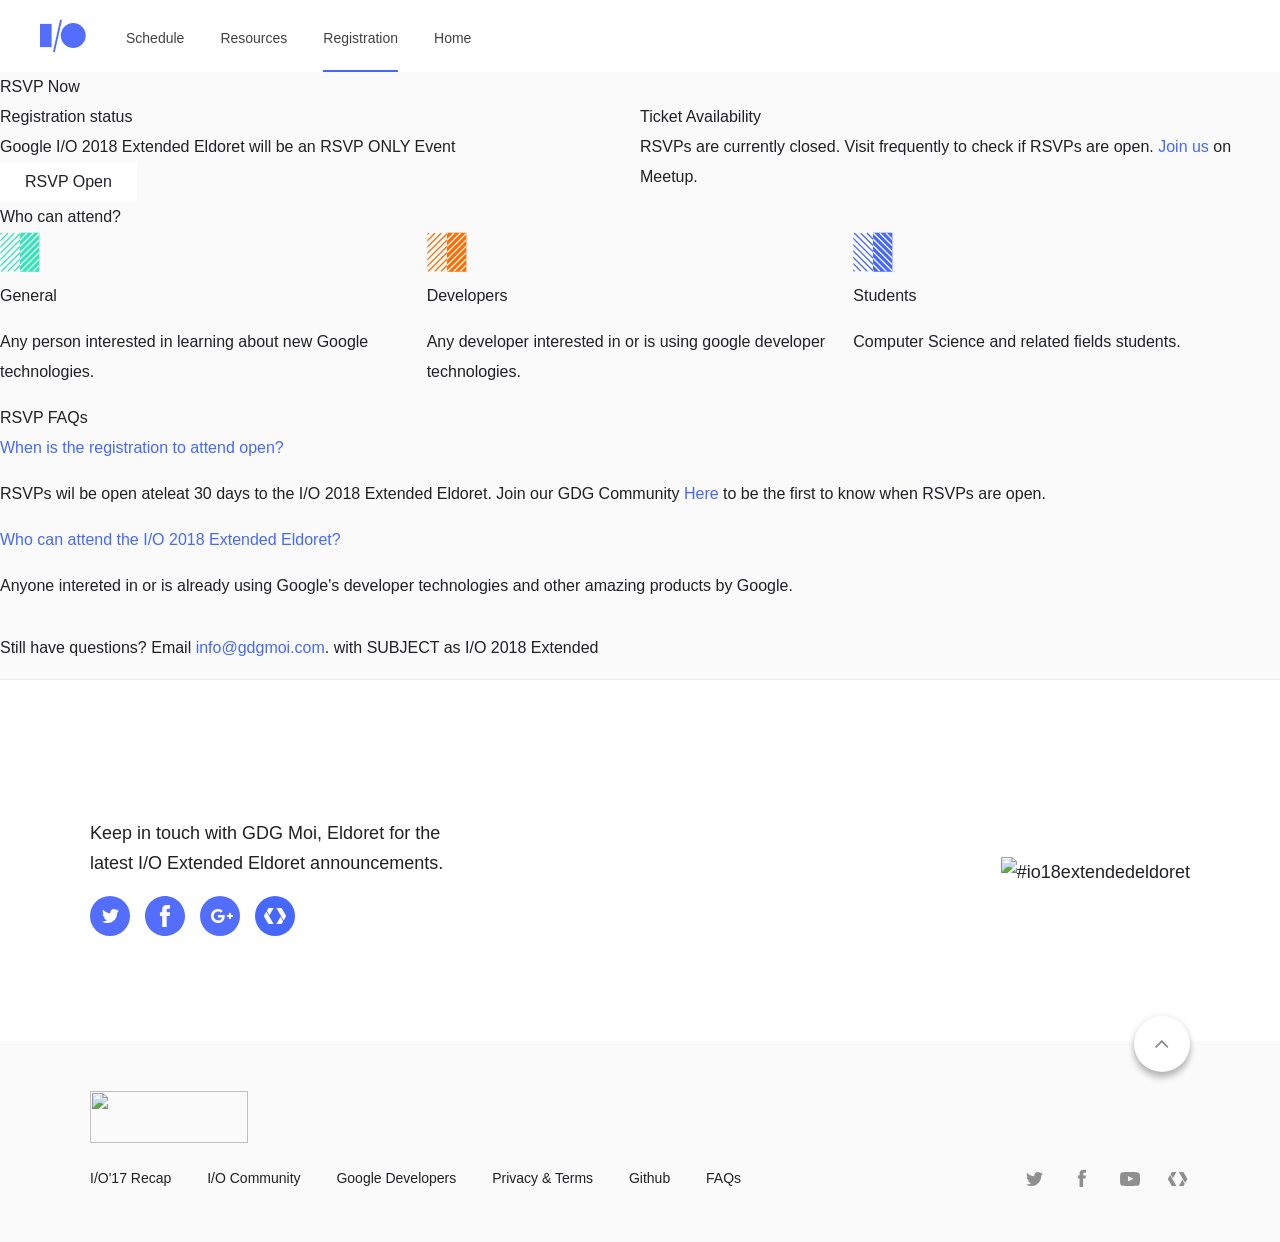
==== registration/index.html @ 4a560e3d "io-add-content-add io-add-content-add" ====
<!doctype html>
<html lang="en" itemscope itemtype="http://schema.org/Event" class="registration">
<head>
    <script>
        window.dataLayer = window.dataLayer || [];
        function gtag(){dataLayer.push(arguments);}
        gtag('js', new Date());
      
        gtag('config', 'UA-115500153-1');
      </script> 
  <meta charset="utf-8">
  <meta content="IE=Edge" http-equiv="X-UA-Compatible">
  <meta name="viewport" content="width=device-width,initial-scale=1,maximum-scale=1,user-scalable=0">
  <link rel="manifest" href="../manifest.json">
  <meta name="theme-color" content="#6284F3">
  <title>Registration – Google I/O 2018 Extended Eldoret</title>
  <meta itemprop="name" content="Google I/O EXtended 2018 Extended">
  <meta itemprop="description" content="I/O Extended events help developers from around the world take part in the I/O experience. I/O Extended 2018 Eldoret will be no exception.">
  <meta itemprop="startDate" content="2018-05-26">
  <meta itemprop="endDate" content="2018-05-26">
  <meta itemprop="url" content="https://io.gdgmoi.com/resources">
  <meta itemprop="location" content="Moi University, Eldoret, Kenya">
  <meta property="og:url" content="https://io.gdgmoi.com/resources">
  <meta property="og:type" content="Event">
  <meta property="og:image" content="https://storage.googleapis.com/io-2018.appspot.com/v1/io-social-banner.png">
  <meta property="og:title" content="Google I/O EXtended 2018 Extended">
  <meta property="og:site_name" content="Google I/O EXtended 2018 Extended">
  <meta name="description" content="I/O Extended events help developers from around the world take part in the I/O experience. I/O Extended 2018 Eldoret will be no exception.">
  <meta property="og:description" content="I/O Extended events help developers from around the world take part in the I/O experience. I/O Extended 2018 Eldoret will be no exception.">
  <link href="https://fonts.googleapis.com/icon?family=Material+Icons|Google+Sans:400,500|Roboto:400,500" rel="stylesheet">
<link rel="stylesheet" href="../static/css/main.min.css">
  <link rel="stylesheet" href="../static/css/registration.min.css">
<meta name="google-site-verification" content="j-mH2xoHnxrJhQIEUgIH7V8b23Z4TUC1eIYOPx0QTC8" />

<link rel="shortcut icon" href="../favicon/ioextended18eldoret.png" type="image/png"/>

</head>
<body id="top" data-ping-api="io2015-data.appspot.com/_ah/api/discovery/v1/apis/ping/v1/rest" data-userdata-api="io2015-data.appspot.com/_ah/api/discovery/v1/apis/userdata/v1/rest" data-registration-api="io2015-data.appspot.com/_ah/api/discovery/v1/apis/registration/v1/rest" data-firebase-project="gweb-io2017" data-firebase-api="AIzaSyD-_B5QWEie62J0hNe2sth-Gm1ezMwWlpw" data-firebase-sender="755839215930" data-sessions="https://storage.googleapis.com/io-2018.appspot.com/v1/data/">


<header class="header " data-scroll-header>
  <div class="header__content">
    <div class="header__logo">
      <a href="../" data-g-event-category="header:nav" data-g-event-action="click" data-g-event-label="home">
<svg width="46" height="33" viewBox="0 0 46 33" xmlns="http://www.w3.org/2000/svg"><g id="nav-io-phase-01" fill="none" fill-rule="evenodd" transform="translate(-62 -17)"><g id="ic-io-logo-indigo" transform="translate(62 17)" fill="#536DFE"><g id="io-logo"><polygon id="Fill-1" points="0 27.6131665 11.6101901 27.6131665 11.6101901 4.41459344 0 4.41459344"/><polygon id="Fill-2" points="20.1618317 2.15798668e-05 12.9722085 32.3443582 14.7781521 32.7494123 21.9677754 0.405075688"/><path d="M33.2533553,3.45297298 C26.3665842,3.45297298 20.7835806,9.06222787 20.7835806,15.9813807 C20.7835806,22.9009651 26.3665842,28.5100042 33.2533553,28.5100042 C40.140556,28.5100042 45.7233447,22.9009651 45.7233447,15.9813807 C45.7233447,9.06222787 40.140556,3.45297298 33.2533553,3.45297298" id="Fill-3"/></g></g></g></svg>      </a>
    </div>
    <div class="header__links">
      <div class="header__hamburger" aria-label="menu" role=button tabindex="0">
<svg height="24" viewBox="0 0 24 24" width="24" xmlns="http://www.w3.org/2000/svg"><path d="M0 0h24v24H0z" fill="none"/><path d="M3 18h18v-2H3v2zm0-5h18v-2H3v2zm0-7v2h18V6H3z"/></svg>      </div>
      <nav class="header__nav header__nav--desktop" role="navigation">
          <div class="header__nav__item ">
              <a href="../schedule" data-g-event-category="header:nav" data-g-event-action="click" data-g-event-label="schedule">Schedule</a>
            </div>
            <div class="header__nav__item ">
              <a href="../resources" data-g-event-category="header:nav" data-g-event-action="click" data-g-event-label="attending">Resources</a>
            </div>
            
            <div class="header__nav__item header__nav__item--active">
              <a href="../registration" data-g-event-category="header:nav" data-g-event-action="click" data-g-event-label="registration">Registration</a>
            </div>
      
            <div class="header__nav__item ">
                <a href="../" data-g-event-category="header:nav" data-g-event-action="click" data-g-event-label="home">Home</a>
              </div>
      </nav>
    </div>
    <div class="header__spacer"></div>


  </div>
  <div class="header__spacer">

  </div>
</header>
<div class="header__nav header__nav--mobile">
    <div class="header__nav__content">
        <div class="header__nav__logo">
          <a href="../" data-g-event-category="header:nav" data-g-event-action="click" data-g-event-label="home">
    <svg width="46" height="33" viewBox="0 0 46 33" xmlns="http://www.w3.org/2000/svg"><g id="nav-io-phase-01" fill="none" fill-rule="evenodd" transform="translate(-62 -17)"><g id="ic-io-logo-indigo" transform="translate(62 17)" fill="#536DFE"><g id="io-logo"><polygon id="Fill-1" points="0 27.6131665 11.6101901 27.6131665 11.6101901 4.41459344 0 4.41459344"/><polygon id="Fill-2" points="20.1618317 2.15798668e-05 12.9722085 32.3443582 14.7781521 32.7494123 21.9677754 0.405075688"/><path d="M33.2533553,3.45297298 C26.3665842,3.45297298 20.7835806,9.06222787 20.7835806,15.9813807 C20.7835806,22.9009651 26.3665842,28.5100042 33.2533553,28.5100042 C40.140556,28.5100042 45.7233447,22.9009651 45.7233447,15.9813807 C45.7233447,9.06222787 40.140556,3.45297298 33.2533553,3.45297298" id="Fill-3"/></g></g></g></svg>      </a>
        </div>
        <nav class="header__nav header__nav--desktop" role="navigation">
          <div class="header__nav__item ">
              <a href="../schedule" data-g-event-category="header:nav" data-g-event-action="click" data-g-event-label="schedule">Schedule</a>
            </div>
            <div class="header__nav__item ">
              <a href="../resources" data-g-event-category="header:nav" data-g-event-action="click" data-g-event-label="attending">Resources</a>
            </div>
            
            <div class="header__nav__item header__nav__item--active">
              <a href="../registration" data-g-event-category="header:nav" data-g-event-action="click" data-g-event-label="registration">Registration</a>
            </div>
      
            <div class="header__nav__item ">
                <a href="../" data-g-event-category="header:nav" data-g-event-action="click" data-g-event-label="home">Home</a>
              </div>
      </nav>
        <div class="header__nav__details">
            <div role="presentation">June 30, 2018</div>
            <div role="presentation">Moi University, <br>Main Campus, Eldoret</div>
          </div>
      </div>
</div>
      <main role="main"> 
  <!-- <div class="hero__content">
    <div class="grid">
      <div class="grid__item grid__item--12-cols grid__item--12-cols--gt-md">
        <div class="hero__main">
            <div class="hero__body">
              Registration is:<br> <span>Open for invitees</span>
            </div>
          <div class="hero__ctas">
            <div class="hero__ctas__cta">
              <a
                class="button"
                href="https://events.withgoogle.com/io2018/registrations/new/"
                data-g-on="click"
                target="_blank"
                rel="noopener"
                data-g-event-category="Hero : Registration"
                data-g-event-action="click"
                data-g-event-label="Register"
              >Register</a>
            </div>
          </div>
        </div>
      </div>
    </div>
  </div> -->
</div>


<div class="cols cols--purple cols--has-svg">

   
  <div class="cols__content">
    
    <div class="cols__title" aria-level="2" role="heading">
      RSVP Now
    </div>
    <!-- <div class="cols__body">
      Google I/O 2018 Extended Eldoret will be an RSVP ONLY Evewnt. <a target="_blank" rel="noopener" href="https://www.meetup.com/GDG-Moi-University/events/248085150/">here</a>.

    </div> -->
    <div class="grid grid--2-cols--gt-md">
      <div class="grid__item ">
          <aside class="cols__callout">
            <div class="cols__callout__row">
              <div class="cols__callout__row__content">
                <div class="cols__callout__title" aria-level="2" role="heading">Registration status</div>
                <div class="cols__callout__body"> Google I/O 2018 Extended Eldoret will be an RSVP ONLY&nbsp;Event</div>
                  <div class="cols__ctas">
                    <div class="cols__cta">
                      <a
                        class="button"
                        href="https://www.meetup.com/GDG-Moi-University/events/248085150/"
                        aria-label="Get Ticket"
                        target="_blank"
                        rel="noopener"
                        data-g-on="click"
                        data-g-event-category="Callout : Registration"
                        data-g-event-action="click"
                        data-g-event-label="View Ticket"
                        >RSVP Open</a>
                    </div>
                  </div>
              </div>
            </div>
          </aside>
      </div>
      <div class="grid__item ">
          <aside class="cols__callout">
            <div class="cols__callout__row">
              <div class="cols__callout__row__content">
                <div class="cols__callout__title" aria-level="2" role="heading">Ticket Availability</div>
                <div class="cols__callout__body">

                  RSVPs are currently closed. Visit frequently to check if RSVPs are open. 
                  
                  <a href="https://www.meetup.com/GDG-Moi-University">Join us</a> on Meetup.
</div>
              </div>
            </div>
          </aside>
      </div>
    </div>
  </div>
</div>


<div class="cols ">
  <div class="cols__content">
    <div class="cols__title" aria-level="2" role="heading">
      Who can attend?
    </div>
    <div class="grid grid--3-cols--gt-md">
      <div class="grid__item ">
          <aside class="cols__callout">
            <div class="cols__callout__row">
                <div class="cols__callout__image"><svg width="40" height="40" viewBox="0 0 40 40" xmlns="http://www.w3.org/2000/svg" xmlns:xlink="http://www.w3.org/1999/xlink"><defs><polygon id="path-1" points="0.313432836 0.231044776 14.795791 0.231044776 14.795791 39.3098507 0.313432836 39.3098507"/><polygon id="path-3" points="0.313432836 0.231044776 21.1284179 0.231044776 21.1284179 39.3098507 0.313432836 39.3098507"/><polygon id="path-5" points="0.313432836 0.231044776 27.4616418 0.231044776 27.4616418 39.3098507 0.313432836 39.3098507"/><polygon id="path-7" points="0.313432836 0.231044776 33.7947761 0.231044776 33.7947761 39.3098507 0.313432836 39.3098507"/><polygon id="path-9" points="0.257552239 0.231044776 38.7958209 0.231044776 38.7958209 39.3098507 0.257552239 39.3098507"/><polygon id="path-11" points="0.0230746269 0.501313433 32.2286567 0.501313433 32.2286567 33.3397015 0.0230746269 33.3397015"/><polygon id="path-13" points="0.386089552 0.267223881 26.2585075 0.267223881 26.2585075 26.7725373 0.386089552 26.7725373"/><polygon id="path-15" points="0.15161194 0.0328358209 19.6913433 0.0328358209 19.6913433 20.2053731 0.15161194 20.2053731"/><polygon id="path-17" points="0.514597015 0.395761194 13.721194 0.395761194 13.721194 14.2352239 0.514597015 14.2352239"/><polygon id="path-19" points="0.28041791 0.161671642 7.15402985 0.161671642 7.15402985 7.6680597 0.28041791 7.6680597"/><polygon id="path-21" points="0.313432836 0.231044776 8.46271642 0.231044776 8.46271642 33.0700299 0.313432836 33.0700299"/><polygon id="path-23" points="0.313432836 0.231044776 2.12976119 0.231044776 2.12976119 26.737194 0.313432836 26.737194"/><polygon id="path-25" points="0.265671642 0.231044776 14.150209 0.231044776 14.150209 39.3098507 0.265671642 39.3098507"/><polygon id="path-27" points="0.265671642 0.231044776 19.6913433 0.231044776 19.6913433 39.3098507 0.265671642 39.3098507"/><polygon id="path-29" points="0.265671642 0.231044776 19.6913433 0.231044776 19.6913433 39.3098507 0.265671642 39.3098507"/><polygon id="path-31" points="0.265671642 0.231044776 19.6913433 0.231044776 19.6913433 39.3098507 0.265671642 39.3098507"/><polygon id="path-33" points="0.265671642 0.231044776 19.6913433 0.231044776 19.6913433 39.3098507 0.265671642 39.3098507"/><polygon id="path-35" points="0.572119403 0.501313433 13.721194 0.501313433 13.721194 33.3397015 0.572119403 33.3397015"/><polygon id="path-37" points="0.337731343 0.267223881 7.15402985 0.267223881 7.15402985 26.7725373 0.337731343 26.7725373"/><polygon id="path-39" points="0.103701493 0.0328358209 0.586865672 0.0328358209 0.586865672 20.2053731 0.103701493 20.2053731"/><polygon id="path-41" points="0.265671642 0.231044776 7.81758209 0.231044776 7.81758209 33.0700299 0.265671642 33.0700299"/><polygon id="path-43" points="0.265671642 0.231044776 1.48450746 0.231044776 1.48450746 26.737194 0.265671642 26.737194"/></defs><g id="Registration-Phase1" fill="none" fill-rule="evenodd" transform="translate(-170 -1506)"><g id="Group-5" transform="translate(0 604)"><g id="Page-1" transform="translate(170 902)"><polygon id="Fill-1" fill="#31E7B6" points="19.9671642 39.7682985 39.3928358 39.7682985 39.3928358 0.689492537 19.9671642 0.689492537"/><g id="Group-38" transform="translate(0 .458)"><g id="Group-4"><mask id="mask-2" fill="#fff"><use xlink:href="#path-1"/></mask><path d="M14.162209,0.138686567 C14.0004179,0.138686567 13.8380299,0.200776119 13.7144478,0.323761194 L-24.2921194,38.3219701 C-24.5392836,38.5691343 -24.5392836,38.9697313 -24.2921194,39.2174925 C-24.0449552,39.4646567 -23.6437612,39.4646567 -23.396597,39.2174925 L14.6099701,1.2198806 C14.8577313,0.972119403 14.8577313,0.571522388 14.6099701,0.324358209 C14.4863881,0.200776119 14.324,0.138686567 14.162209,0.138686567" id="Fill-2" fill="#31E7B6" mask="url(#mask-2)"/></g><g id="Group-7"><mask id="mask-4" fill="#fff"><use xlink:href="#path-3"/></mask><path d="M20.4952836,0.138686567 C20.3334925,0.138686567 20.1711045,0.200776119 20.0475224,0.323761194 L-17.9590448,38.3219701 C-18.206209,38.5691343 -18.206209,38.9697313 -17.9590448,39.2174925 C-17.7118806,39.4646567 -17.3106866,39.4646567 -17.0635224,39.2174925 L20.9430448,1.2198806 C21.190209,0.972119403 21.190209,0.571522388 20.9430448,0.324358209 C20.8188657,0.200776119 20.6570746,0.138686567 20.4952836,0.138686567" id="Fill-5" fill="#31E7B6" mask="url(#mask-4)"/></g><g id="Group-10"><mask id="mask-6" fill="#fff"><use xlink:href="#path-5"/></mask><path d="M26.8280597,0.138686567 C26.6662687,0.138686567 26.5044776,0.200776119 26.3802985,0.323761194 L-11.6262687,38.3219701 C-11.8734328,38.5691343 -11.8734328,38.9697313 -11.6262687,39.2174925 C-11.3785075,39.4646567 -10.9779104,39.4646567 -10.7307463,39.2174925 L27.2758209,1.2198806 C27.5235821,0.972119403 27.5235821,0.571522388 27.2758209,0.324358209 C27.1522388,0.200776119 26.9898507,0.138686567 26.8280597,0.138686567" id="Fill-8" fill="#31E7B6" mask="url(#mask-6)"/></g><g id="Group-13"><mask id="mask-8" fill="#fff"><use xlink:href="#path-7"/></mask><path d="M33.161194,0.138686567 C32.999403,0.138686567 32.8370149,0.200776119 32.7134328,0.323761194 L-5.29313433,38.3219701 C-5.54029851,38.5691343 -5.54029851,38.9697313 -5.29313433,39.2174925 C-5.04597015,39.4646567 -4.64477612,39.4646567 -4.39761194,39.2174925 L33.6089552,1.2198806 C33.8567164,0.972119403 33.8567164,0.571522388 33.6089552,0.324358209 C33.4853731,0.200776119 33.3229851,0.138686567 33.161194,0.138686567" id="Fill-11" fill="#31E7B6" mask="url(#mask-8)"/></g><g id="Group-16" transform="translate(.597)"><mask id="mask-10" fill="#fff"><use xlink:href="#path-9"/></mask><path d="M38.8972537,0.138686567 C38.7354627,0.138686567 38.5730746,0.200776119 38.4494925,0.323761194 L0.442925373,38.3219701 C0.195761194,38.5691343 0.195761194,38.9697313 0.442925373,39.2174925 C0.690089552,39.4646567 1.09128358,39.4646567 1.33844776,39.2174925 L39.3450149,1.2198806 C39.5921791,0.972119403 39.5921791,0.571522388 39.3450149,0.324358209 C39.2208358,0.200776119 39.0590448,0.138686567 38.8972537,0.138686567" id="Fill-14" fill="#31E7B6" mask="url(#mask-10)"/></g><g id="Group-19" transform="translate(7.164 5.97)"><mask id="mask-12" fill="#fff"><use xlink:href="#path-11"/></mask><path d="M32.3300896,0.501313433 C32.1682985,0.501313433 32.0059104,0.563402985 31.8823284,0.686985075 L0.208895522,32.3514627 C-0.0388656716,32.5992239 -0.0388656716,32.9998209 0.208895522,33.2475821 C0.456059701,33.4947463 0.856656716,33.4947463 1.10441791,33.2475821 L32.7778507,1.58250746 C33.0250149,1.33534328 33.0250149,0.934149254 32.7778507,0.686985075 C32.6536716,0.563402985 32.4918806,0.501313433 32.3300896,0.501313433" id="Fill-17" fill="#31E7B6" mask="url(#mask-12)"/></g><g id="Group-22" transform="translate(13.134 12.537)"><mask id="mask-14" fill="#fff"><use xlink:href="#path-13"/></mask><path d="M26.3511642,0.267223881 C26.1893731,0.267223881 26.0269851,0.329313433 25.903403,0.452895522 L0.571462687,25.7848358 C0.324298507,26.032 0.324298507,26.433194 0.571462687,26.6803582 C0.818626866,26.9275224 1.2198209,26.9275224 1.46698507,26.6803582 L26.7989254,1.34841791 C27.0460896,1.10065672 27.0460896,0.700059701 26.7989254,0.452895522 C26.6753433,0.329313433 26.5129552,0.267223881 26.3511642,0.267223881" id="Fill-20" fill="#31E7B6" mask="url(#mask-14)"/></g><g id="Group-25" transform="translate(19.701 19.104)"><mask id="mask-16" fill="#fff"><use xlink:href="#path-15"/></mask><path d="M19.784,0.0328358209 C19.622209,0.0328358209 19.4598209,0.0949253731 19.3362388,0.218507463 L0.337432836,19.2173134 C0.0896716418,19.4644776 0.0896716418,19.8656716 0.337432836,20.1128358 C0.584597015,20.36 0.98519403,20.36 1.23295522,20.1128358 L20.2317612,1.11402985 C20.4789254,0.866865672 20.4789254,0.465671642 20.2317612,0.218507463 C20.1081791,0.0949253731 19.945791,0.0328358209 19.784,0.0328358209" id="Fill-23" fill="#31E7B6" mask="url(#mask-16)"/></g><g id="Group-28" transform="translate(25.672 25.075)"><mask id="mask-18" fill="#fff"><use xlink:href="#path-17"/></mask><path d="M13.8138507,0.395761194 C13.6520597,0.395761194 13.4896716,0.457850746 13.3660896,0.581432836 L0.70041791,13.2471045 C0.452656716,13.4942687 0.452656716,13.8954627 0.70041791,14.1426269 C0.94758209,14.389791 1.3481791,14.389791 1.5959403,14.1426269 L14.2616119,1.47695522 C14.5087761,1.22919403 14.5087761,0.828597015 14.2616119,0.581432836 C14.1380299,0.457850746 13.9756418,0.395761194 13.8138507,0.395761194" id="Fill-26" fill="#31E7B6" mask="url(#mask-18)"/></g><g id="Group-31" transform="translate(32.239 31.642)"><mask id="mask-20" fill="#fff"><use xlink:href="#path-19"/></mask><path d="M7.24668657,0.161671642 C7.08489552,0.161671642 6.92250746,0.223761194 6.79892537,0.347343284 L0.465791045,6.6798806 C0.218626866,6.92764179 0.218626866,7.32823881 0.465791045,7.57540299 C0.713552239,7.82316418 1.11414925,7.82316418 1.36131343,7.57540299 L7.69444776,1.24286567 C7.94161194,0.995104478 7.94161194,0.594507463 7.69444776,0.347343284 C7.57086567,0.223761194 7.40847761,0.161671642 7.24668657,0.161671642" id="Fill-29" fill="#31E7B6" mask="url(#mask-20)"/></g><g id="Group-34"><mask id="mask-22" fill="#fff"><use xlink:href="#path-21"/></mask><path d="M7.82913433,0.138686567 C7.66734328,0.138686567 7.50555224,0.200776119 7.38137313,0.323761194 L-24.2920597,31.9888358 C-24.5392239,32.236 -24.5392239,32.637194 -24.2920597,32.8843582 C-24.0448955,33.1321194 -23.6437015,33.1315224 -23.3965373,32.8849552 L8.27689552,1.2198806 C8.52465672,0.972119403 8.52465672,0.571522388 8.27689552,0.324358209 C8.15331343,0.200776119 7.99092537,0.138686567 7.82913433,0.138686567" id="Fill-32" fill="#31E7B6" mask="url(#mask-22)"/></g><g id="Group-37"><mask id="mask-24" fill="#fff"><use xlink:href="#path-23"/></mask><path d="M1.4961791,0.138686567 C1.33438806,0.138686567 1.172,0.200776119 1.04841791,0.323761194 L-24.2918806,25.6557015 C-24.5396418,25.9034627 -24.5396418,26.3040597 -24.2918806,26.5518209 C-24.0453134,26.7989851 -23.6441194,26.7989851 -23.3963582,26.5518209 L1.9439403,1.2198806 C2.19170149,0.972119403 2.19170149,0.571522388 1.9439403,0.324358209 C1.82035821,0.200776119 1.65797015,0.138686567 1.4961791,0.138686567" id="Fill-35" fill="#31E7B6" mask="url(#mask-24)"/></g></g><g id="Group-78" transform="translate(19.701 .458)"><g id="Group-41"><mask id="mask-26" fill="#fff"><use xlink:href="#path-25"/></mask><path d="M13.5170746,0.138686567 C13.3552836,0.138686567 13.1928955,0.200776119 13.0693134,0.323761194 L-24.9372537,38.3219701 C-25.1844179,38.5691343 -25.1844179,38.9697313 -24.9372537,39.2174925 C-24.6900896,39.4646567 -24.2888955,39.4646567 -24.0417313,39.2174925 L13.9648358,1.2198806 C14.212,0.972119403 14.212,0.571522388 13.9648358,0.324358209 C13.8406567,0.200776119 13.6788657,0.138686567 13.5170746,0.138686567" id="Fill-39" fill="#FFF" mask="url(#mask-26)"/></g><g id="Group-44"><mask id="mask-28" fill="#fff"><use xlink:href="#path-27"/></mask><path d="M19.8499104,0.138686567 C19.6881194,0.138686567 19.5263284,0.200776119 19.4021493,0.323761194 L-18.6044179,38.3219701 C-18.8515821,38.5691343 -18.8515821,38.9697313 -18.6044179,39.2174925 C-18.3566567,39.4646567 -17.9560597,39.4646567 -17.7088955,39.2174925 L20.2976716,1.2198806 C20.5454328,0.972119403 20.5454328,0.571522388 20.2976716,0.324358209 C20.1740896,0.200776119 20.0117015,0.138686567 19.8499104,0.138686567" id="Fill-42" fill="#FFF" mask="url(#mask-28)"/></g><g id="Group-47"><mask id="mask-30" fill="#fff"><use xlink:href="#path-29"/></mask><path d="M26.1829851,0.138686567 C26.021194,0.138686567 25.858806,0.200776119 25.7352239,0.323761194 L-12.2713433,38.3219701 C-12.5185075,38.5691343 -12.5185075,38.9697313 -12.2713433,39.2174925 C-12.0241791,39.4646567 -11.6229851,39.4646567 -11.3758209,39.2174925 L26.6307463,1.2198806 C26.8785075,0.972119403 26.8785075,0.571522388 26.6307463,0.324358209 C26.5071642,0.200776119 26.3447761,0.138686567 26.1829851,0.138686567" id="Fill-45" fill="#FFF" mask="url(#mask-30)"/></g><g id="Group-50"><mask id="mask-32" fill="#fff"><use xlink:href="#path-31"/></mask><path d="M32.5160597,0.138686567 C32.3542687,0.138686567 32.1918806,0.200776119 32.0682985,0.323761194 L-5.93826866,38.3219701 C-6.18602985,38.5691343 -6.18602985,38.9697313 -5.93826866,39.2174925 C-5.69110448,39.4646567 -5.29050746,39.4646567 -5.04274627,39.2174925 L32.9638209,1.2198806 C33.2109851,0.972119403 33.2109851,0.571522388 32.9638209,0.324358209 C32.8396418,0.200776119 32.6778507,0.138686567 32.5160597,0.138686567" id="Fill-48" fill="#FFF" mask="url(#mask-32)"/></g><g id="Group-53"><mask id="mask-34" fill="#fff"><use xlink:href="#path-33"/></mask><path d="M38.8488358,0.138686567 C38.6870448,0.138686567 38.5246567,0.200776119 38.4010746,0.323761194 L0.394507463,38.3219701 C0.147343284,38.5691343 0.147343284,38.9697313 0.394507463,39.2174925 C0.641671642,39.4646567 1.04286567,39.4646567 1.29002985,39.2174925 L39.296597,1.2198806 C39.5443582,0.972119403 39.5443582,0.571522388 39.296597,0.324358209 C39.1730149,0.200776119 39.0106269,0.138686567 38.8488358,0.138686567" id="Fill-51" fill="#FFF" mask="url(#mask-34)"/></g><g id="Group-56" transform="translate(5.97 5.97)"><mask id="mask-36" fill="#fff"><use xlink:href="#path-35"/></mask><path d="M32.8786866,0.501313433 C32.7168955,0.501313433 32.5545075,0.563402985 32.4309254,0.686985075 L0.757492537,32.3514627 C0.510328358,32.5992239 0.510328358,32.9998209 0.757492537,33.2475821 C1.00465672,33.4947463 1.40585075,33.4947463 1.65301493,33.2475821 L33.3264478,1.58250746 C33.574209,1.33534328 33.574209,0.934149254 33.3264478,0.686985075 C33.2028657,0.563402985 33.0404776,0.501313433 32.8786866,0.501313433" id="Fill-54" fill="#FFF" mask="url(#mask-36)"/></g><g id="Group-59" transform="translate(12.537 12.537)"><mask id="mask-38" fill="#fff"><use xlink:href="#path-37"/></mask><path d="M26.302806,0.267223881 C26.1410149,0.267223881 25.9792239,0.329313433 25.8550448,0.452895522 L0.523104478,25.7848358 C0.275940299,26.032 0.275940299,26.433194 0.523104478,26.6803582 C0.770865672,26.9275224 1.17146269,26.9275224 1.41862687,26.6803582 L26.7505672,1.34841791 C26.9983284,1.10065672 26.9983284,0.700059701 26.7505672,0.452895522 C26.6269851,0.329313433 26.464597,0.267223881 26.302806,0.267223881" id="Fill-57" fill="#FFF" mask="url(#mask-38)"/></g><g id="Group-62" transform="translate(19.104 19.104)"><mask id="mask-40" fill="#fff"><use xlink:href="#path-39"/></mask><path d="M19.7356418,0.0328358209 C19.5738507,0.0328358209 19.4120597,0.0949253731 19.2878806,0.218507463 L0.289074627,19.2173134 C0.0419104478,19.4644776 0.0419104478,19.8656716 0.289074627,20.1128358 C0.536238806,20.36 0.937432836,20.36 1.18459701,20.1128358 L20.183403,1.11402985 C20.4311642,0.866865672 20.4311642,0.465671642 20.183403,0.218507463 C20.0598209,0.0949253731 19.8974328,0.0328358209 19.7356418,0.0328358209" id="Fill-60" fill="#FFF" mask="url(#mask-40)"/></g><g id="Group-71"><mask id="mask-42" fill="#fff"><use xlink:href="#path-41"/></mask><path d="M7.184,0.138686567 C7.02220896,0.138686567 6.8598209,0.200776119 6.73623881,0.323761194 L-24.937194,31.9888358 C-25.1849552,32.236 -25.1849552,32.637194 -24.937194,32.8843582 C-24.6900299,33.1321194 -24.2894328,33.1315224 -24.0416716,32.8849552 L7.63176119,1.2198806 C7.87952239,0.972119403 7.87952239,0.571522388 7.63176119,0.324358209 C7.5081791,0.200776119 7.34579104,0.138686567 7.184,0.138686567" id="Fill-69" fill="#FFF" mask="url(#mask-42)"/></g><g id="Group-74"><mask id="mask-44" fill="#fff"><use xlink:href="#path-43"/></mask><path d="M0.850925373,0.138686567 C0.689134328,0.138686567 0.527343284,0.200776119 0.403164179,0.323761194 L-24.9371343,25.6557015 C-25.1848955,25.9034627 -25.1848955,26.3040597 -24.9371343,26.5518209 C-24.6905672,26.7989851 -24.2893731,26.7989851 -24.0416119,26.5518209 L1.29868657,1.2198806 C1.54644776,0.972119403 1.54644776,0.571522388 1.29868657,0.324358209 C1.17510448,0.200776119 1.01271642,0.138686567 0.850925373,0.138686567" id="Fill-72" fill="#FFF" mask="url(#mask-44)"/></g></g></g></g></g></svg></div>
              <div class="cols__callout__row__content">
                <div class="cols__callout__title" aria-level="2" role="heading">General</div>
                <div class="cols__callout__body"><p>Any person interested in learning about new Google technologies.</p>
</div>
              </div>
            </div>
          </aside>
      </div>
      <div class="grid__item ">
          <aside class="cols__callout">
            <div class="cols__callout__row">
                <div class="cols__callout__image"><svg width="40" height="40" viewBox="0 0 40 40" xmlns="http://www.w3.org/2000/svg" xmlns:xlink="http://www.w3.org/1999/xlink"><defs><polygon id="path-1" points="0.313432836 0.231044776 14.795791 0.231044776 14.795791 39.3098507 0.313432836 39.3098507"/><polygon id="path-3" points="0.313432836 0.231044776 21.1284179 0.231044776 21.1284179 39.3098507 0.313432836 39.3098507"/><polygon id="path-5" points="0.313432836 0.231044776 27.4616418 0.231044776 27.4616418 39.3098507 0.313432836 39.3098507"/><polygon id="path-7" points="0.313432836 0.231044776 33.7947761 0.231044776 33.7947761 39.3098507 0.313432836 39.3098507"/><polygon id="path-9" points="0.257552239 0.231044776 38.7958209 0.231044776 38.7958209 39.3098507 0.257552239 39.3098507"/><polygon id="path-11" points="0.0230746269 0.501313433 32.2286567 0.501313433 32.2286567 33.3397015 0.0230746269 33.3397015"/><polygon id="path-13" points="0.386089552 0.267223881 26.2585075 0.267223881 26.2585075 26.7725373 0.386089552 26.7725373"/><polygon id="path-15" points="0.15161194 0.0328358209 19.6913433 0.0328358209 19.6913433 20.2053731 0.15161194 20.2053731"/><polygon id="path-17" points="0.514597015 0.395761194 13.721194 0.395761194 13.721194 14.2352239 0.514597015 14.2352239"/><polygon id="path-19" points="0.28041791 0.161671642 7.15402985 0.161671642 7.15402985 7.6680597 0.28041791 7.6680597"/><polygon id="path-21" points="0.313432836 0.231044776 8.46271642 0.231044776 8.46271642 33.0700299 0.313432836 33.0700299"/><polygon id="path-23" points="0.313432836 0.231044776 2.12976119 0.231044776 2.12976119 26.737194 0.313432836 26.737194"/><polygon id="path-25" points="0.265671642 0.231044776 14.150209 0.231044776 14.150209 39.3098507 0.265671642 39.3098507"/><polygon id="path-27" points="0.265671642 0.231044776 19.6913433 0.231044776 19.6913433 39.3098507 0.265671642 39.3098507"/><polygon id="path-29" points="0.265671642 0.231044776 19.6913433 0.231044776 19.6913433 39.3098507 0.265671642 39.3098507"/><polygon id="path-31" points="0.265671642 0.231044776 19.6913433 0.231044776 19.6913433 39.3098507 0.265671642 39.3098507"/><polygon id="path-33" points="0.265671642 0.231044776 19.6913433 0.231044776 19.6913433 39.3098507 0.265671642 39.3098507"/><polygon id="path-35" points="0.572119403 0.501313433 13.721194 0.501313433 13.721194 33.3397015 0.572119403 33.3397015"/><polygon id="path-37" points="0.337731343 0.267223881 7.15402985 0.267223881 7.15402985 26.7725373 0.337731343 26.7725373"/><polygon id="path-39" points="0.103701493 0.0328358209 0.586865672 0.0328358209 0.586865672 20.2053731 0.103701493 20.2053731"/><polygon id="path-41" points="0.265671642 0.231044776 7.81758209 0.231044776 7.81758209 33.0700299 0.265671642 33.0700299"/><polygon id="path-43" points="0.265671642 0.231044776 1.48450746 0.231044776 1.48450746 26.737194 0.265671642 26.737194"/></defs><g id="Registration-Phase1b" fill="none" fill-rule="evenodd" transform="translate(-544 -1178)"><g id="Page-1" transform="translate(544 1178)"><polygon id="Fill-1" fill="#FF6C00" points="19.9671642 39.7682985 39.3928358 39.7682985 39.3928358 0.689492537 19.9671642 0.689492537"/><g id="Group-38" transform="translate(0 .458)"><g id="Group-4"><mask id="mask-2" fill="#fff"><use xlink:href="#path-1"/></mask><path d="M14.162209,0.138686567 C14.0004179,0.138686567 13.8380299,0.200776119 13.7144478,0.323761194 L-24.2921194,38.3219701 C-24.5392836,38.5691343 -24.5392836,38.9697313 -24.2921194,39.2174925 C-24.0449552,39.4646567 -23.6437612,39.4646567 -23.396597,39.2174925 L14.6099701,1.2198806 C14.8577313,0.972119403 14.8577313,0.571522388 14.6099701,0.324358209 C14.4863881,0.200776119 14.324,0.138686567 14.162209,0.138686567" id="Fill-2" fill="#FF6C00" mask="url(#mask-2)"/></g><g id="Group-7"><mask id="mask-4" fill="#fff"><use xlink:href="#path-3"/></mask><path d="M20.4952836,0.138686567 C20.3334925,0.138686567 20.1711045,0.200776119 20.0475224,0.323761194 L-17.9590448,38.3219701 C-18.206209,38.5691343 -18.206209,38.9697313 -17.9590448,39.2174925 C-17.7118806,39.4646567 -17.3106866,39.4646567 -17.0635224,39.2174925 L20.9430448,1.2198806 C21.190209,0.972119403 21.190209,0.571522388 20.9430448,0.324358209 C20.8188657,0.200776119 20.6570746,0.138686567 20.4952836,0.138686567" id="Fill-5" fill="#FF6C00" mask="url(#mask-4)"/></g><g id="Group-10"><mask id="mask-6" fill="#fff"><use xlink:href="#path-5"/></mask><path d="M26.8280597,0.138686567 C26.6662687,0.138686567 26.5044776,0.200776119 26.3802985,0.323761194 L-11.6262687,38.3219701 C-11.8734328,38.5691343 -11.8734328,38.9697313 -11.6262687,39.2174925 C-11.3785075,39.4646567 -10.9779104,39.4646567 -10.7307463,39.2174925 L27.2758209,1.2198806 C27.5235821,0.972119403 27.5235821,0.571522388 27.2758209,0.324358209 C27.1522388,0.200776119 26.9898507,0.138686567 26.8280597,0.138686567" id="Fill-8" fill="#FF6C00" mask="url(#mask-6)"/></g><g id="Group-13"><mask id="mask-8" fill="#fff"><use xlink:href="#path-7"/></mask><path d="M33.161194,0.138686567 C32.999403,0.138686567 32.8370149,0.200776119 32.7134328,0.323761194 L-5.29313433,38.3219701 C-5.54029851,38.5691343 -5.54029851,38.9697313 -5.29313433,39.2174925 C-5.04597015,39.4646567 -4.64477612,39.4646567 -4.39761194,39.2174925 L33.6089552,1.2198806 C33.8567164,0.972119403 33.8567164,0.571522388 33.6089552,0.324358209 C33.4853731,0.200776119 33.3229851,0.138686567 33.161194,0.138686567" id="Fill-11" fill="#FF6C00" mask="url(#mask-8)"/></g><g id="Group-16" transform="translate(.597)"><mask id="mask-10" fill="#fff"><use xlink:href="#path-9"/></mask><path d="M38.8972537,0.138686567 C38.7354627,0.138686567 38.5730746,0.200776119 38.4494925,0.323761194 L0.442925373,38.3219701 C0.195761194,38.5691343 0.195761194,38.9697313 0.442925373,39.2174925 C0.690089552,39.4646567 1.09128358,39.4646567 1.33844776,39.2174925 L39.3450149,1.2198806 C39.5921791,0.972119403 39.5921791,0.571522388 39.3450149,0.324358209 C39.2208358,0.200776119 39.0590448,0.138686567 38.8972537,0.138686567" id="Fill-14" fill="#FF6C00" mask="url(#mask-10)"/></g><g id="Group-19" transform="translate(7.164 5.97)"><mask id="mask-12" fill="#fff"><use xlink:href="#path-11"/></mask><path d="M32.3300896,0.501313433 C32.1682985,0.501313433 32.0059104,0.563402985 31.8823284,0.686985075 L0.208895522,32.3514627 C-0.0388656716,32.5992239 -0.0388656716,32.9998209 0.208895522,33.2475821 C0.456059701,33.4947463 0.856656716,33.4947463 1.10441791,33.2475821 L32.7778507,1.58250746 C33.0250149,1.33534328 33.0250149,0.934149254 32.7778507,0.686985075 C32.6536716,0.563402985 32.4918806,0.501313433 32.3300896,0.501313433" id="Fill-17" fill="#FF6C00" mask="url(#mask-12)"/></g><g id="Group-22" transform="translate(13.134 12.537)"><mask id="mask-14" fill="#fff"><use xlink:href="#path-13"/></mask><path d="M26.3511642,0.267223881 C26.1893731,0.267223881 26.0269851,0.329313433 25.903403,0.452895522 L0.571462687,25.7848358 C0.324298507,26.032 0.324298507,26.433194 0.571462687,26.6803582 C0.818626866,26.9275224 1.2198209,26.9275224 1.46698507,26.6803582 L26.7989254,1.34841791 C27.0460896,1.10065672 27.0460896,0.700059701 26.7989254,0.452895522 C26.6753433,0.329313433 26.5129552,0.267223881 26.3511642,0.267223881" id="Fill-20" fill="#FF6C00" mask="url(#mask-14)"/></g><g id="Group-25" transform="translate(19.701 19.104)"><mask id="mask-16" fill="#fff"><use xlink:href="#path-15"/></mask><path d="M19.784,0.0328358209 C19.622209,0.0328358209 19.4598209,0.0949253731 19.3362388,0.218507463 L0.337432836,19.2173134 C0.0896716418,19.4644776 0.0896716418,19.8656716 0.337432836,20.1128358 C0.584597015,20.36 0.98519403,20.36 1.23295522,20.1128358 L20.2317612,1.11402985 C20.4789254,0.866865672 20.4789254,0.465671642 20.2317612,0.218507463 C20.1081791,0.0949253731 19.945791,0.0328358209 19.784,0.0328358209" id="Fill-23" fill="#FF6C00" mask="url(#mask-16)"/></g><g id="Group-28" transform="translate(25.672 25.075)"><mask id="mask-18" fill="#fff"><use xlink:href="#path-17"/></mask><path d="M13.8138507,0.395761194 C13.6520597,0.395761194 13.4896716,0.457850746 13.3660896,0.581432836 L0.70041791,13.2471045 C0.452656716,13.4942687 0.452656716,13.8954627 0.70041791,14.1426269 C0.94758209,14.389791 1.3481791,14.389791 1.5959403,14.1426269 L14.2616119,1.47695522 C14.5087761,1.22919403 14.5087761,0.828597015 14.2616119,0.581432836 C14.1380299,0.457850746 13.9756418,0.395761194 13.8138507,0.395761194" id="Fill-26" fill="#FF6C00" mask="url(#mask-18)"/></g><g id="Group-31" transform="translate(32.239 31.642)"><mask id="mask-20" fill="#fff"><use xlink:href="#path-19"/></mask><path d="M7.24668657,0.161671642 C7.08489552,0.161671642 6.92250746,0.223761194 6.79892537,0.347343284 L0.465791045,6.6798806 C0.218626866,6.92764179 0.218626866,7.32823881 0.465791045,7.57540299 C0.713552239,7.82316418 1.11414925,7.82316418 1.36131343,7.57540299 L7.69444776,1.24286567 C7.94161194,0.995104478 7.94161194,0.594507463 7.69444776,0.347343284 C7.57086567,0.223761194 7.40847761,0.161671642 7.24668657,0.161671642" id="Fill-29" fill="#FF6C00" mask="url(#mask-20)"/></g><g id="Group-34"><mask id="mask-22" fill="#fff"><use xlink:href="#path-21"/></mask><path d="M7.82913433,0.138686567 C7.66734328,0.138686567 7.50555224,0.200776119 7.38137313,0.323761194 L-24.2920597,31.9888358 C-24.5392239,32.236 -24.5392239,32.637194 -24.2920597,32.8843582 C-24.0448955,33.1321194 -23.6437015,33.1315224 -23.3965373,32.8849552 L8.27689552,1.2198806 C8.52465672,0.972119403 8.52465672,0.571522388 8.27689552,0.324358209 C8.15331343,0.200776119 7.99092537,0.138686567 7.82913433,0.138686567" id="Fill-32" fill="#FF6C00" mask="url(#mask-22)"/></g><g id="Group-37"><mask id="mask-24" fill="#fff"><use xlink:href="#path-23"/></mask><path d="M1.4961791,0.138686567 C1.33438806,0.138686567 1.172,0.200776119 1.04841791,0.323761194 L-24.2918806,25.6557015 C-24.5396418,25.9034627 -24.5396418,26.3040597 -24.2918806,26.5518209 C-24.0453134,26.7989851 -23.6441194,26.7989851 -23.3963582,26.5518209 L1.9439403,1.2198806 C2.19170149,0.972119403 2.19170149,0.571522388 1.9439403,0.324358209 C1.82035821,0.200776119 1.65797015,0.138686567 1.4961791,0.138686567" id="Fill-35" fill="#FF6C00" mask="url(#mask-24)"/></g></g><g id="Group-78" transform="translate(19.701 .458)"><g id="Group-41"><mask id="mask-26" fill="#fff"><use xlink:href="#path-25"/></mask><path d="M13.5170746,0.138686567 C13.3552836,0.138686567 13.1928955,0.200776119 13.0693134,0.323761194 L-24.9372537,38.3219701 C-25.1844179,38.5691343 -25.1844179,38.9697313 -24.9372537,39.2174925 C-24.6900896,39.4646567 -24.2888955,39.4646567 -24.0417313,39.2174925 L13.9648358,1.2198806 C14.212,0.972119403 14.212,0.571522388 13.9648358,0.324358209 C13.8406567,0.200776119 13.6788657,0.138686567 13.5170746,0.138686567" id="Fill-39" fill="#FFF" mask="url(#mask-26)"/></g><g id="Group-44"><mask id="mask-28" fill="#fff"><use xlink:href="#path-27"/></mask><path d="M19.8499104,0.138686567 C19.6881194,0.138686567 19.5263284,0.200776119 19.4021493,0.323761194 L-18.6044179,38.3219701 C-18.8515821,38.5691343 -18.8515821,38.9697313 -18.6044179,39.2174925 C-18.3566567,39.4646567 -17.9560597,39.4646567 -17.7088955,39.2174925 L20.2976716,1.2198806 C20.5454328,0.972119403 20.5454328,0.571522388 20.2976716,0.324358209 C20.1740896,0.200776119 20.0117015,0.138686567 19.8499104,0.138686567" id="Fill-42" fill="#FFF" mask="url(#mask-28)"/></g><g id="Group-47"><mask id="mask-30" fill="#fff"><use xlink:href="#path-29"/></mask><path d="M26.1829851,0.138686567 C26.021194,0.138686567 25.858806,0.200776119 25.7352239,0.323761194 L-12.2713433,38.3219701 C-12.5185075,38.5691343 -12.5185075,38.9697313 -12.2713433,39.2174925 C-12.0241791,39.4646567 -11.6229851,39.4646567 -11.3758209,39.2174925 L26.6307463,1.2198806 C26.8785075,0.972119403 26.8785075,0.571522388 26.6307463,0.324358209 C26.5071642,0.200776119 26.3447761,0.138686567 26.1829851,0.138686567" id="Fill-45" fill="#FFF" mask="url(#mask-30)"/></g><g id="Group-50"><mask id="mask-32" fill="#fff"><use xlink:href="#path-31"/></mask><path d="M32.5160597,0.138686567 C32.3542687,0.138686567 32.1918806,0.200776119 32.0682985,0.323761194 L-5.93826866,38.3219701 C-6.18602985,38.5691343 -6.18602985,38.9697313 -5.93826866,39.2174925 C-5.69110448,39.4646567 -5.29050746,39.4646567 -5.04274627,39.2174925 L32.9638209,1.2198806 C33.2109851,0.972119403 33.2109851,0.571522388 32.9638209,0.324358209 C32.8396418,0.200776119 32.6778507,0.138686567 32.5160597,0.138686567" id="Fill-48" fill="#FFF" mask="url(#mask-32)"/></g><g id="Group-53"><mask id="mask-34" fill="#fff"><use xlink:href="#path-33"/></mask><path d="M38.8488358,0.138686567 C38.6870448,0.138686567 38.5246567,0.200776119 38.4010746,0.323761194 L0.394507463,38.3219701 C0.147343284,38.5691343 0.147343284,38.9697313 0.394507463,39.2174925 C0.641671642,39.4646567 1.04286567,39.4646567 1.29002985,39.2174925 L39.296597,1.2198806 C39.5443582,0.972119403 39.5443582,0.571522388 39.296597,0.324358209 C39.1730149,0.200776119 39.0106269,0.138686567 38.8488358,0.138686567" id="Fill-51" fill="#FFF" mask="url(#mask-34)"/></g><g id="Group-56" transform="translate(5.97 5.97)"><mask id="mask-36" fill="#fff"><use xlink:href="#path-35"/></mask><path d="M32.8786866,0.501313433 C32.7168955,0.501313433 32.5545075,0.563402985 32.4309254,0.686985075 L0.757492537,32.3514627 C0.510328358,32.5992239 0.510328358,32.9998209 0.757492537,33.2475821 C1.00465672,33.4947463 1.40585075,33.4947463 1.65301493,33.2475821 L33.3264478,1.58250746 C33.574209,1.33534328 33.574209,0.934149254 33.3264478,0.686985075 C33.2028657,0.563402985 33.0404776,0.501313433 32.8786866,0.501313433" id="Fill-54" fill="#FFF" mask="url(#mask-36)"/></g><g id="Group-59" transform="translate(12.537 12.537)"><mask id="mask-38" fill="#fff"><use xlink:href="#path-37"/></mask><path d="M26.302806,0.267223881 C26.1410149,0.267223881 25.9792239,0.329313433 25.8550448,0.452895522 L0.523104478,25.7848358 C0.275940299,26.032 0.275940299,26.433194 0.523104478,26.6803582 C0.770865672,26.9275224 1.17146269,26.9275224 1.41862687,26.6803582 L26.7505672,1.34841791 C26.9983284,1.10065672 26.9983284,0.700059701 26.7505672,0.452895522 C26.6269851,0.329313433 26.464597,0.267223881 26.302806,0.267223881" id="Fill-57" fill="#FFF" mask="url(#mask-38)"/></g><g id="Group-62" transform="translate(19.104 19.104)"><mask id="mask-40" fill="#fff"><use xlink:href="#path-39"/></mask><path d="M19.7356418,0.0328358209 C19.5738507,0.0328358209 19.4120597,0.0949253731 19.2878806,0.218507463 L0.289074627,19.2173134 C0.0419104478,19.4644776 0.0419104478,19.8656716 0.289074627,20.1128358 C0.536238806,20.36 0.937432836,20.36 1.18459701,20.1128358 L20.183403,1.11402985 C20.4311642,0.866865672 20.4311642,0.465671642 20.183403,0.218507463 C20.0598209,0.0949253731 19.8974328,0.0328358209 19.7356418,0.0328358209" id="Fill-60" fill="#FFF" mask="url(#mask-40)"/></g><g id="Group-71"><mask id="mask-42" fill="#fff"><use xlink:href="#path-41"/></mask><path d="M7.184,0.138686567 C7.02220896,0.138686567 6.8598209,0.200776119 6.73623881,0.323761194 L-24.937194,31.9888358 C-25.1849552,32.236 -25.1849552,32.637194 -24.937194,32.8843582 C-24.6900299,33.1321194 -24.2894328,33.1315224 -24.0416716,32.8849552 L7.63176119,1.2198806 C7.87952239,0.972119403 7.87952239,0.571522388 7.63176119,0.324358209 C7.5081791,0.200776119 7.34579104,0.138686567 7.184,0.138686567" id="Fill-69" fill="#FFF" mask="url(#mask-42)"/></g><g id="Group-74"><mask id="mask-44" fill="#fff"><use xlink:href="#path-43"/></mask><path d="M0.850925373,0.138686567 C0.689134328,0.138686567 0.527343284,0.200776119 0.403164179,0.323761194 L-24.9371343,25.6557015 C-25.1848955,25.9034627 -25.1848955,26.3040597 -24.9371343,26.5518209 C-24.6905672,26.7989851 -24.2893731,26.7989851 -24.0416119,26.5518209 L1.29868657,1.2198806 C1.54644776,0.972119403 1.54644776,0.571522388 1.29868657,0.324358209 C1.17510448,0.200776119 1.01271642,0.138686567 0.850925373,0.138686567" id="Fill-72" fill="#FFF" mask="url(#mask-44)"/></g></g></g></g></svg></div>
              <div class="cols__callout__row__content">
                <div class="cols__callout__title" aria-level="2" role="heading">Developers</div>
                <div class="cols__callout__body"><p>Any developer interested in or is using google developer technologies.</p>
</div>
              </div>
            </div>
          </aside>
      </div>
      <div class="grid__item ">
          <aside class="cols__callout">
            <div class="cols__callout__row">
                <div class="cols__callout__image"><svg width="40" height="40" viewBox="0 0 40 40" xmlns="http://www.w3.org/2000/svg" xmlns:xlink="http://www.w3.org/1999/xlink"><defs><polygon id="path-1" points="0.313432836 0.231044776 14.795791 0.231044776 14.795791 39.3098507 0.313432836 39.3098507"/><polygon id="path-3" points="0.313432836 0.231044776 21.1284179 0.231044776 21.1284179 39.3098507 0.313432836 39.3098507"/><polygon id="path-5" points="0.313432836 0.231044776 27.4616418 0.231044776 27.4616418 39.3098507 0.313432836 39.3098507"/><polygon id="path-7" points="0.313432836 0.231044776 33.7947761 0.231044776 33.7947761 39.3098507 0.313432836 39.3098507"/><polygon id="path-9" points="0.257552239 0.231044776 38.7958209 0.231044776 38.7958209 39.3098507 0.257552239 39.3098507"/><polygon id="path-11" points="0.0230746269 0.231044776 32.2286567 0.231044776 32.2286567 33.0701493 0.0230746269 33.0701493"/><polygon id="path-13" points="0.386089552 0.231044776 26.2585075 0.231044776 26.2585075 26.7370746 0.386089552 26.7370746"/><polygon id="path-15" points="0.15161194 0.231044776 19.6913433 0.231044776 19.6913433 20.404 0.15161194 20.404"/><polygon id="path-17" points="0.514597015 0.231044776 13.721194 0.231044776 13.721194 14.0711642 0.514597015 14.0711642"/><polygon id="path-19" points="0.28041791 0.231044776 7.15402985 0.231044776 7.15402985 7.73808955 0.28041791 7.73808955"/><polygon id="path-21" points="0.313432836 0.501208888 8.46271642 0.501208888 8.46271642 33.3397015 0.313432836 33.3397015"/><polygon id="path-23" points="0.313432836 0.267104478 2.12976119 0.267104478 2.12976119 26.7725373 0.313432836 26.7725373"/><polygon id="path-25" points="0.265671642 0.231044776 14.150209 0.231044776 14.150209 39.3098507 0.265671642 39.3098507"/><polygon id="path-27" points="0.265671642 0.231044776 19.6913433 0.231044776 19.6913433 39.3098507 0.265671642 39.3098507"/><polygon id="path-29" points="0.265671642 0.231044776 19.6913433 0.231044776 19.6913433 39.3098507 0.265671642 39.3098507"/><polygon id="path-31" points="0.265671642 0.231044776 19.6913433 0.231044776 19.6913433 39.3098507 0.265671642 39.3098507"/><polygon id="path-33" points="0.265671642 0.231044776 19.6913433 0.231044776 19.6913433 39.3098507 0.265671642 39.3098507"/><polygon id="path-35" points="0.572119403 0.231044776 13.721194 0.231044776 13.721194 33.0701493 0.572119403 33.0701493"/><polygon id="path-37" points="0.337731343 0.231044776 7.15402985 0.231044776 7.15402985 26.7370746 0.337731343 26.7370746"/><polygon id="path-39" points="0.103701493 0.231044776 0.586865672 0.231044776 0.586865672 20.404 0.103701493 20.404"/><polygon id="path-41" points="0.265671642 0.501208888 7.81758209 0.501208888 7.81758209 33.3397015 0.265671642 33.3397015"/><polygon id="path-43" points="0.265671642 0.267104478 1.48450746 0.267104478 1.48450746 26.7725373 0.265671642 26.7725373"/></defs><g id="Registration-Phase1" fill="none" fill-rule="evenodd" transform="translate(-732 -1508)"><g id="Group-5" transform="translate(0 604)"><g id="Page-1" transform="translate(732 904)"><polygon id="Fill-1" fill="#4768FD" points="19.9671642 39.7682985 39.3928358 39.7682985 39.3928358 0.689492537 19.9671642 0.689492537"/><g id="Group-38" transform="translate(0 .458)"><g id="Group-4"><mask id="mask-2" fill="#fff"><use xlink:href="#path-1"/></mask><path d="M14.162209,39.4029254 C14.0004179,39.4029254 13.8380299,39.3408358 13.7144478,39.2172537 L-24.2921194,1.21964179 C-24.5392836,0.972477612 -24.5392836,0.571880597 -24.2921194,0.324119403 C-24.0449552,0.076358209 -23.6437612,0.0769552239 -23.396597,0.323522388 L14.6099701,38.3217313 C14.8577313,38.5694925 14.8577313,38.9700896 14.6099701,39.2172537 C14.4863881,39.3408358 14.324,39.4029254 14.162209,39.4029254" id="Fill-2" fill="#4768FD" mask="url(#mask-2)"/></g><g id="Group-7"><mask id="mask-4" fill="#fff"><use xlink:href="#path-3"/></mask><path d="M20.4952836,39.4029254 C20.3334925,39.4029254 20.1711045,39.3408358 20.0475224,39.2172537 L-17.9590448,1.21964179 C-18.206209,0.972477612 -18.206209,0.571880597 -17.9590448,0.324119403 C-17.7118806,0.076358209 -17.3106866,0.0769552239 -17.0635224,0.323522388 L20.9430448,38.3217313 C21.190209,38.5694925 21.190209,38.9700896 20.9430448,39.2172537 C20.8188657,39.3408358 20.6570746,39.4029254 20.4952836,39.4029254" id="Fill-5" fill="#4768FD" mask="url(#mask-4)"/></g><g id="Group-10"><mask id="mask-6" fill="#fff"><use xlink:href="#path-5"/></mask><path d="M26.8280597,39.4029254 C26.6662687,39.4029254 26.5044776,39.3408358 26.3802985,39.2172537 L-11.6262687,1.21964179 C-11.8734328,0.972477612 -11.8734328,0.571880597 -11.6262687,0.324119403 C-11.3785075,0.076358209 -10.9779104,0.0769552239 -10.7307463,0.323522388 L27.2758209,38.3217313 C27.5235821,38.5694925 27.5235821,38.9700896 27.2758209,39.2172537 C27.1522388,39.3408358 26.9898507,39.4029254 26.8280597,39.4029254" id="Fill-8" fill="#4768FD" mask="url(#mask-6)"/></g><g id="Group-13"><mask id="mask-8" fill="#fff"><use xlink:href="#path-7"/></mask><path d="M33.161194,39.4029254 C32.999403,39.4029254 32.8370149,39.3408358 32.7134328,39.2172537 L-5.29313433,1.21964179 C-5.54029851,0.972477612 -5.54029851,0.571880597 -5.29313433,0.324119403 C-5.04597015,0.076358209 -4.64477612,0.0769552239 -4.39761194,0.323522388 L33.6089552,38.3217313 C33.8567164,38.5694925 33.8567164,38.9700896 33.6089552,39.2172537 C33.4853731,39.3408358 33.3229851,39.4029254 33.161194,39.4029254" id="Fill-11" fill="#4768FD" mask="url(#mask-8)"/></g><g id="Group-16" transform="translate(.597)"><mask id="mask-10" fill="#fff"><use xlink:href="#path-9"/></mask><path d="M38.8972537,39.4029254 C38.7354627,39.4029254 38.5730746,39.3408358 38.4494925,39.2172537 L0.442925373,1.21964179 C0.195761194,0.972477612 0.195761194,0.571880597 0.442925373,0.324119403 C0.690089552,0.076358209 1.09128358,0.0769552239 1.33844776,0.323522388 L39.3450149,38.3217313 C39.5921791,38.5694925 39.5921791,38.9700896 39.3450149,39.2172537 C39.2208358,39.3408358 39.0590448,39.4029254 38.8972537,39.4029254" id="Fill-14" fill="#4768FD" mask="url(#mask-10)"/></g><g id="Group-19" transform="translate(7.164)"><mask id="mask-12" fill="#fff"><use xlink:href="#path-11"/></mask><path d="M32.3300896,33.0701493 C32.1682985,33.0701493 32.0059104,33.0080597 31.8823284,32.8844776 L0.208895522,1.21940299 C-0.0388656716,0.972238806 -0.0388656716,0.571641791 0.208895522,0.323880597 C0.456059701,0.0767164179 0.856656716,0.0767164179 1.10441791,0.323880597 L32.7778507,31.9889552 C33.0250149,32.2361194 33.0250149,32.6367164 32.7778507,32.8844776 C32.6536716,33.0080597 32.4918806,33.0701493 32.3300896,33.0701493" id="Fill-17" fill="#4768FD" mask="url(#mask-12)"/></g><g id="Group-22" transform="translate(13.134)"><mask id="mask-14" fill="#fff"><use xlink:href="#path-13"/></mask><path d="M26.3511642,26.7370746 C26.1893731,26.7370746 26.0269851,26.6749851 25.903403,26.551403 L0.571462687,1.21946269 C0.324298507,0.972298507 0.324298507,0.571104478 0.571462687,0.323940299 C0.818626866,0.0767761194 1.2198209,0.0767761194 1.46698507,0.323940299 L26.7989254,25.6558806 C27.0460896,25.9036418 27.0460896,26.3042388 26.7989254,26.551403 C26.6753433,26.6749851 26.5129552,26.7370746 26.3511642,26.7370746" id="Fill-20" fill="#4768FD" mask="url(#mask-14)"/></g><g id="Group-25" transform="translate(19.701)"><mask id="mask-16" fill="#fff"><use xlink:href="#path-15"/></mask><path d="M19.784,20.404 C19.622209,20.404 19.4598209,20.3419104 19.3362388,20.2183284 L0.337432836,1.21952239 C0.0896716418,0.972358209 0.0896716418,0.571164179 0.337432836,0.324 C0.584597015,0.0768358209 0.98519403,0.0768358209 1.23295522,0.324 L20.2317612,19.322806 C20.4789254,19.5705672 20.4789254,19.9711642 20.2317612,20.2183284 C20.1081791,20.3419104 19.945791,20.404 19.784,20.404" id="Fill-23" fill="#4768FD" mask="url(#mask-16)"/></g><g id="Group-28" transform="translate(25.672)"><mask id="mask-18" fill="#fff"><use xlink:href="#path-17"/></mask><path d="M13.8138507,14.0711642 C13.6520597,14.0711642 13.4896716,14.0090746 13.3660896,13.8854925 L0.70041791,1.2198209 C0.452656716,0.972656716 0.452656716,0.571462687 0.70041791,0.324298507 C0.94758209,0.0765373134 1.3481791,0.0765373134 1.5959403,0.324298507 L14.2616119,12.9899701 C14.5087761,13.2371343 14.5087761,13.6383284 14.2616119,13.8854925 C14.1380299,14.0090746 13.9756418,14.0711642 13.8138507,14.0711642" id="Fill-26" fill="#4768FD" mask="url(#mask-18)"/></g><g id="Group-31" transform="translate(32.239)"><mask id="mask-20" fill="#fff"><use xlink:href="#path-19"/></mask><path d="M7.24668657,7.73808955 C7.08489552,7.73808955 6.92250746,7.676 6.79892537,7.55241791 L0.465791045,1.2198806 C0.218626866,0.972119403 0.218626866,0.571522388 0.465791045,0.324358209 C0.713552239,0.0765970149 1.11414925,0.0765970149 1.36131343,0.324358209 L7.69444776,6.65689552 C7.94161194,6.90465672 7.94161194,7.30525373 7.69444776,7.55241791 C7.57086567,7.676 7.40847761,7.73808955 7.24668657,7.73808955" id="Fill-29" fill="#4768FD" mask="url(#mask-20)"/></g><g id="Group-34" transform="translate(0 5.97)"><mask id="mask-22" fill="#fff"><use xlink:href="#path-21"/></mask><path d="M7.82913433,33.4327761 C7.66734328,33.4327761 7.50555224,33.3706866 7.38137313,33.2471045 L-24.2920597,1.58262687 C-24.5392239,1.33486567 -24.5392239,0.934268657 -24.2920597,0.687104478 C-24.0448955,0.439343284 -23.6437015,0.439343284 -23.3965373,0.686507463 L8.27689552,32.3515821 C8.52465672,32.5993433 8.52465672,32.9999403 8.27689552,33.2471045 C8.15331343,33.3706866 7.99092537,33.4327761 7.82913433,33.4327761" id="Fill-32" fill="#4768FD" mask="url(#mask-22)"/></g><g id="Group-37" transform="translate(0 12.537)"><mask id="mask-24" fill="#fff"><use xlink:href="#path-23"/></mask><path d="M1.4961791,26.8656119 C1.33438806,26.8656119 1.172,26.8035224 1.04841791,26.6799403 L-24.2918806,1.34859701 C-24.5396418,1.10083582 -24.5396418,0.700238806 -24.2918806,0.452477612 C-24.0453134,0.205313433 -23.6441194,0.205313433 -23.3963582,0.452477612 L1.9439403,25.7844179 C2.19170149,26.0321791 2.19170149,26.4327761 1.9439403,26.6799403 C1.82035821,26.8035224 1.65797015,26.8656119 1.4961791,26.8656119" id="Fill-35" fill="#4768FD" mask="url(#mask-24)"/></g></g><g id="Group-78" transform="translate(19.701 .458)"><g id="Group-41"><mask id="mask-26" fill="#fff"><use xlink:href="#path-25"/></mask><path d="M13.5170746,39.4029254 C13.3552836,39.4029254 13.1928955,39.3408358 13.0693134,39.2172537 L-24.9372537,1.21964179 C-25.1844179,0.972477612 -25.1844179,0.571880597 -24.9372537,0.324119403 C-24.6900896,0.076358209 -24.2888955,0.0769552239 -24.0417313,0.323522388 L13.9648358,38.3217313 C14.212,38.5694925 14.212,38.9700896 13.9648358,39.2172537 C13.8406567,39.3408358 13.6788657,39.4029254 13.5170746,39.4029254" id="Fill-39" fill="#FFF" mask="url(#mask-26)"/></g><g id="Group-44"><mask id="mask-28" fill="#fff"><use xlink:href="#path-27"/></mask><path d="M19.8499104,39.4029254 C19.6881194,39.4029254 19.5263284,39.3408358 19.4021493,39.2172537 L-18.6044179,1.21964179 C-18.8515821,0.972477612 -18.8515821,0.571880597 -18.6044179,0.324119403 C-18.3566567,0.076358209 -17.9560597,0.0769552239 -17.7088955,0.323522388 L20.2976716,38.3217313 C20.5454328,38.5694925 20.5454328,38.9700896 20.2976716,39.2172537 C20.1740896,39.3408358 20.0117015,39.4029254 19.8499104,39.4029254" id="Fill-42" fill="#FFF" mask="url(#mask-28)"/></g><g id="Group-47"><mask id="mask-30" fill="#fff"><use xlink:href="#path-29"/></mask><path d="M26.1829851,39.4029254 C26.021194,39.4029254 25.858806,39.3408358 25.7352239,39.2172537 L-12.2713433,1.21964179 C-12.5185075,0.972477612 -12.5185075,0.571880597 -12.2713433,0.324119403 C-12.0241791,0.076358209 -11.6229851,0.0769552239 -11.3758209,0.323522388 L26.6307463,38.3217313 C26.8785075,38.5694925 26.8785075,38.9700896 26.6307463,39.2172537 C26.5071642,39.3408358 26.3447761,39.4029254 26.1829851,39.4029254" id="Fill-45" fill="#FFF" mask="url(#mask-30)"/></g><g id="Group-50"><mask id="mask-32" fill="#fff"><use xlink:href="#path-31"/></mask><path d="M32.5160597,39.4029254 C32.3542687,39.4029254 32.1918806,39.3408358 32.0682985,39.2172537 L-5.93826866,1.21964179 C-6.18602985,0.972477612 -6.18602985,0.571880597 -5.93826866,0.324119403 C-5.69110448,0.076358209 -5.29050746,0.0769552239 -5.04274627,0.323522388 L32.9638209,38.3217313 C33.2109851,38.5694925 33.2109851,38.9700896 32.9638209,39.2172537 C32.8396418,39.3408358 32.6778507,39.4029254 32.5160597,39.4029254" id="Fill-48" fill="#FFF" mask="url(#mask-32)"/></g><g id="Group-53"><mask id="mask-34" fill="#fff"><use xlink:href="#path-33"/></mask><path d="M38.8488358,39.4029254 C38.6870448,39.4029254 38.5246567,39.3408358 38.4010746,39.2172537 L0.394507463,1.21964179 C0.147343284,0.972477612 0.147343284,0.571880597 0.394507463,0.324119403 C0.641671642,0.076358209 1.04286567,0.0769552239 1.29002985,0.323522388 L39.296597,38.3217313 C39.5443582,38.5694925 39.5443582,38.9700896 39.296597,39.2172537 C39.1730149,39.3408358 39.0106269,39.4029254 38.8488358,39.4029254" id="Fill-51" fill="#FFF" mask="url(#mask-34)"/></g><g id="Group-56" transform="translate(5.97)"><mask id="mask-36" fill="#fff"><use xlink:href="#path-35"/></mask><path d="M32.8786866,33.0701493 C32.7168955,33.0701493 32.5545075,33.0080597 32.4309254,32.8844776 L0.757492537,1.21940299 C0.510328358,0.972238806 0.510328358,0.571641791 0.757492537,0.323880597 C1.00465672,0.0767164179 1.40585075,0.0767164179 1.65301493,0.323880597 L33.3264478,31.9889552 C33.574209,32.2361194 33.574209,32.6367164 33.3264478,32.8844776 C33.2028657,33.0080597 33.0404776,33.0701493 32.8786866,33.0701493" id="Fill-54" fill="#FFF" mask="url(#mask-36)"/></g><g id="Group-59" transform="translate(12.537)"><mask id="mask-38" fill="#fff"><use xlink:href="#path-37"/></mask><path d="M26.302806,26.7370746 C26.1410149,26.7370746 25.9792239,26.6749851 25.8550448,26.551403 L0.523104478,1.21946269 C0.275940299,0.972298507 0.275940299,0.571104478 0.523104478,0.323940299 C0.770865672,0.0767761194 1.17146269,0.0767761194 1.41862687,0.323940299 L26.7505672,25.6558806 C26.9983284,25.9036418 26.9983284,26.3042388 26.7505672,26.551403 C26.6269851,26.6749851 26.464597,26.7370746 26.302806,26.7370746" id="Fill-57" fill="#FFF" mask="url(#mask-38)"/></g><g id="Group-62" transform="translate(19.104)"><mask id="mask-40" fill="#fff"><use xlink:href="#path-39"/></mask><path d="M19.7356418,20.404 C19.5738507,20.404 19.4120597,20.3419104 19.2878806,20.2183284 L0.289074627,1.21952239 C0.0419104478,0.972358209 0.0419104478,0.571164179 0.289074627,0.324 C0.536238806,0.0768358209 0.937432836,0.0768358209 1.18459701,0.324 L20.183403,19.322806 C20.4311642,19.5705672 20.4311642,19.9711642 20.183403,20.2183284 C20.0598209,20.3419104 19.8974328,20.404 19.7356418,20.404" id="Fill-60" fill="#FFF" mask="url(#mask-40)"/></g><g id="Group-71" transform="translate(0 5.97)"><mask id="mask-42" fill="#fff"><use xlink:href="#path-41"/></mask><path d="M7.184,33.4327761 C7.02220896,33.4327761 6.8598209,33.3706866 6.73623881,33.2471045 L-24.937194,1.58262687 C-25.1849552,1.33486567 -25.1849552,0.934268657 -24.937194,0.687104478 C-24.6900299,0.439343284 -24.2894328,0.439343284 -24.0416716,0.686507463 L7.63176119,32.3515821 C7.87952239,32.5993433 7.87952239,32.9999403 7.63176119,33.2471045 C7.5081791,33.3706866 7.34579104,33.4327761 7.184,33.4327761" id="Fill-69" fill="#FFF" mask="url(#mask-42)"/></g><g id="Group-74" transform="translate(0 12.537)"><mask id="mask-44" fill="#fff"><use xlink:href="#path-43"/></mask><path d="M0.850925373,26.8656119 C0.689134328,26.8656119 0.527343284,26.8035224 0.403164179,26.6799403 L-24.9371343,1.34859701 C-25.1848955,1.10083582 -25.1848955,0.700238806 -24.9371343,0.452477612 C-24.6905672,0.205313433 -24.2893731,0.205313433 -24.0416119,0.452477612 L1.29868657,25.7844179 C1.54644776,26.0321791 1.54644776,26.4327761 1.29868657,26.6799403 C1.17510448,26.8035224 1.01271642,26.8656119 0.850925373,26.8656119" id="Fill-72" fill="#FFF" mask="url(#mask-44)"/></g></g></g></g></g></svg></div>
              <div class="cols__callout__row__content">
                <div class="cols__callout__title" aria-level="2" role="heading">Students</div>
                <div class="cols__callout__body"><p>Computer Science and related fields students.</p>
</div>
              </div>
            </div>
          </aside>
      </div>
    </div>
  </div>
</div>


<div class="faqs " id="">
  <div class="faqs__content">
    <div class="faqs__title" aria-level="2" role="heading">
      RSVP FAQs
    </div>
    <div class="faqs__rows">
      <div class="faqs__rows__row--anchor" id="i-m-traveling-to-the-us-from-another-country.-how-do-i-get-a-visa-letter-to-attend-i-o"></div>
      <div class="faqs__rows__row i-m-traveling-to-the-us-from-another-country.-how-do-i-get-a-visa-letter-to-attend-i-o">
        <a class="faqs__rows__row__title" tabindex="0" role="button">
         When is the registration to attend open?
        </a>
        <div class="faqs__rows__row__body">
          <p>RSVPs wil be open ateleat 30 days to the I/O 2018 Extended Eldoret. Join our GDG Community <a href="https://www.meetup.com/GDG-Moi-University">Here</a> to be the first to know when RSVPs are open.</p>
        </div>
      </div>
      <div class="faqs__rows__row--anchor" id="i-got-an-invitation-but-when-i-try-to-register-it-says-the-event-is-full."></div>
      <div class="faqs__rows__row i-got-an-invitation-but-when-i-try-to-register-it-says-the-event-is-full.">
        <a class="faqs__rows__row__title" tabindex="0" role="button">
         Who can attend the I/O 2018 Extended Eldoret?
        </a>
        <div class="faqs__rows__row__body">
          <p>Anyone intereted in or is already using Google's developer technologies and other amazing products by Google.</p>
        </div>
      </div>
     
    </div>
    <div class="faqs__cols">
      <div class="grid grid--2-cols--gt-md grid--padded">
        <div class="grid__item">
          <div class="faqs__cols__body "><p>Still have questions? Email
<a href='mailto:info@gdgmoi.com'>info@gdgmoi.com</a>. with SUBJECT as I/O 2018 Extended</p></div>
        </div>
      </div>
    </div>
  </div>
</div>

<div class="social">
    <div class="social__content grid grid--valign-middle">
      <div class="social__social grid__item grid__item--12-cols grid__item--4-cols--gt-md">
        <p>Keep in touch with GDG Moi, Eldoret for the latest I/O Extended Eldoret announcements.</p>
      <div class="social__ctas">
        <div class="social__cta">
          <a class="social__cta__icon " href="https://twitter.com/gdgmoi" aria-label="Visit on Twitter" target="_blank" rel="noopener"><svg width="40" height="40" viewBox="0 0 40 40" xmlns="http://www.w3.org/2000/svg"><g id="Indigo-Social-icons" fill="none" fill-rule="evenodd"><g id="Group-15"><circle id="Oval" fill="#536DFE" cx="20" cy="20" r="20"/><path d="M29,14.6572928 C28.3745089,14.9383917 27.7023812,15.1284376 26.9967994,15.2138196 C27.7169319,14.7764495 28.2699806,14.0837527 28.5303376,13.2584774 C27.8564688,13.663522 27.1100955,13.9576016 26.3155931,14.1161411 C25.6794067,13.4292414 24.7729763,13 23.7698526,13 C21.8435715,13 20.2819891,14.5824969 20.2819891,16.5342473 C20.2819891,16.8113135 20.3128315,17.0810071 20.3722777,17.3396736 C17.473653,17.1922873 14.9037236,15.7852173 13.1835144,13.6469497 C12.8832986,14.1689456 12.7113025,14.7760714 12.7113025,15.4237773 C12.7113025,16.6499383 13.327031,17.7317376 14.2628736,18.3655808 C13.6911701,18.3472441 13.153356,18.1882005 12.683134,17.9234848 C12.6828853,17.9382297 12.6828231,17.9530377 12.6828231,17.9679086 C12.6828231,19.6803374 13.8850543,21.1088317 15.4805882,21.4335353 C15.1878964,21.5142543 14.8797835,21.5574179 14.5617214,21.5574179 C14.3369326,21.5574179 14.1184864,21.5353005 13.9055123,21.4940273 C14.349369,22.8981987 15.6374118,23.9200101 17.1636124,23.9486178 C15.9699001,24.8965154 14.4660851,25.4614858 12.8319982,25.4614858 C12.5504993,25.4614858 12.2728556,25.4447875 12,25.412147 C13.5435495,26.4149286 15.376806,27 17.3464282,27 C23.7617067,27 27.2697794,21.6145703 27.2697794,16.9440809 C27.2697794,16.7908344 27.2663594,16.638407 27.2597059,16.4868619 C27.9410988,15.9885587 28.5323896,15.3660578 29,14.6572928" id="Fill-1" fill="#FFF"/></g></g></svg></a>
        </div>
        <div class="social__cta">
          <a class="social__cta__icon " href="https://www.facebook.com/gdgmoi" aria-label="Visit on Facebook" target="_blank" rel="noopener"><svg width="40" height="40" viewBox="0 0 40 40" xmlns="http://www.w3.org/2000/svg"><g id="Indigo-Social-icons" fill="none" fill-rule="evenodd" transform="translate(-52)"><g transform="translate(52)" fill="#536DFE" id="Group-17"><path d="M17.1766667,30.88 L21.6726667,30.88 L21.6726667,19.9986667 L24.672,19.9986667 L25.0693333,16.2493333 L21.6726667,16.2493333 L21.6773333,14.372 C21.6773333,13.3946667 21.7706667,12.87 23.1733333,12.87 L25.048,12.87 L25.048,9.12 L22.048,9.12 C18.4446667,9.12 17.1766667,10.9393333 17.1766667,13.998 L17.1766667,16.2493333 L14.9306667,16.2493333 L14.9306667,19.9993333 L17.1766667,19.9993333 L17.1766667,30.88 L17.1766667,30.88 Z M20,40 C8.95466667,40 0,31.0453333 0,20 C0,8.954 8.95466667,0 20,0 C31.0453333,0 40,8.954 40,20 C40,31.0453333 31.0453333,40 20,40 Z" id="Shape"/></g></g></svg></a>
        </div>
        <div class="social__cta">
          <a class="social__cta__icon " href="https://plus.google.com/+GdgmoiuniAppspotmain" aria-label="Visit on Google+" target="_blank" rel="noopener"><svg width="40" height="40" viewBox="0 0 40 40" xmlns="http://www.w3.org/2000/svg"><g id="Indigo-Social-icons" fill="none" fill-rule="evenodd" transform="translate(-104)"><g transform="translate(104)" id="Group-13"><circle id="Oval-Copy" fill="#536DFE" cx="20" cy="20" r="20"/><path d="M18,19 L18,21.4 L21.97,21.4 C21.81,22.43 20.77,24.42 18,24.42 C15.61,24.42 13.66,22.44 13.66,20 C13.66,17.56 15.61,15.58 18,15.58 C19.36,15.58 20.27,16.16 20.79,16.66 L22.69,14.83 C21.47,13.69 19.89,13 18,13 C14.13,13 11,16.13 11,20 C11,23.87 14.13,27 18,27 C22.04,27 24.72,24.16 24.72,20.16 C24.72,19.7 24.67,19.35 24.61,19 L18,19 Z M33,19 L31,19 L31,17 L29,17 L29,19 L27,19 L27,21 L29,21 L29,23 L31,23 L31,21 L33,21 L33,19 Z" id="Page-1" fill="#FFF"/></g></g></svg></a>
        </div>
        <div class="social__cta">
          <a class="social__cta__icon " href="https://developers.google.com/" aria-label="Visit Main Site" target="_blank" rel="noopener"><svg width="40" height="40" viewBox="0 0 40 40" xmlns="http://www.w3.org/2000/svg"><g id="Indigo-Social-icons" fill="none" fill-rule="evenodd" transform="translate(-156)"><g transform="translate(156)" id="Group-18"><g id="Group-2"><circle id="Oval" fill="#4768FD" cx="20" cy="20" r="20"/><g id="logo_google_developers_wht" transform="translate(9 12)" fill="#FFF" fill-rule="nonzero"><g id="logo_x5F_google_x5F_student_x5F_ambassador_x5F_program_x5F_192px_x5F_clr"><g id="Group"><path d="M2.39659574,3.47787234 L0.215319149,7.25531915 C-0.0514893617,7.7187234 -0.0514893617,8.28978723 0.215319149,8.75319149 L4.3906383,15.9944681 L9.60042553,15.9944681 L2.39659574,3.47787234 L2.39659574,3.47787234 Z" id="Shape"/><polygon id="Shape" points="2.88340426 2.6306383 5.4906383 7.16638298 9.61914894 0.0140425532 4.3906383 0.0140425532"/><polygon id="Shape" points="12.3808511 15.9944681 17.6093617 15.9944681 19.1165957 13.3778723 16.5046809 8.84212766"/><path d="M21.7846809,7.25531915 L17.6046809,0.0187234043 L12.3948936,0.0187234043 L19.6034043,12.5353191 L19.6034043,12.5353191 L19.6034043,12.5353191 L21.7846809,8.75319149 C22.0514894,8.28978723 22.0514894,7.7187234 21.7846809,7.25531915 Z" id="Shape"/></g></g></g></g></g></g></svg></a>
        </div>
      </div>
      </div>
      <div class="social__spacer grid__item grid__item--3-cols grid__item--3-cols--gt-md"></div>
      <div class="social__hashtag grid__item grid__item--9-cols grid__item--5-cols--gt-md">
        <img src="../images/hashtag.gif" alt="#io18extendedeldoret">
      </div>
    </div>
  </div>      
</main>
<footer class="footer">
    <div class="footer__content">
      <a class="footer__fab" href="#top" data-scroll aria-label="Back to top"></a>
      <a href="../"><img src="../images/gdgeldoret.png" width="158" height="52"></a>
      <br>
      <br>
      <div class="footer__row">
        <nav class="footer__nav" role="navigation">
          <div class="footer__nav__item">
            <a href="https://goo.gl/eaqSFP" target="_blank" aria-label="I/O'17 Recap (opens in a new window)" data-g-event-category="footer:nav" data-g-event-action="click" data-g-event-label="i-o-2017">I/O'17 Recap</a>
          </div>
          <div class="footer__nav__item">
            <a href="https://plus.google.com/u/0/communities/105113874753230740413" target="_blank" aria-label="I/O Community (opens in a new window)" data-g-event-category="footer:nav" data-g-event-action="click" data-g-event-label="i-o-community">I/O Community</a>
          </div>
          <div class="footer__nav__item">
            <a href="https://developers.google.com/" target="_blank" aria-label="Google Developers (opens in a new window)" data-g-event-category="footer:nav" data-g-event-action="click" data-g-event-label="google-developers">Google Developers</a>
          </div>
          <div class="footer__nav__item">
            <a href="https://www.google.com/policies/terms/" target="_blank" aria-label="Privacy & Terms (opens in a new window)" data-g-event-category="footer:nav" data-g-event-action="click" data-g-event-label="privacy-terms">Privacy & Terms</a>
          </div>
          <div class="footer__nav__item">
            <a href="https://github.com/mayeedwin/io" aria-label="A Maye's" data-g-event-category="footer:nav" data-g-event-action="click" data-g-event-label="A Maye's">Github</a>
          </div>
          <div class="footer__nav__item">
              <a href="/" aria-label="FAQ" data-g-event-category="footer:nav" data-g-event-action="click" data-g-event-label="faq">FAQs</a>
            </div>
           
        </nav>
        
        <nav class="footer__social">
          <a target="_blank" aria-label="Twitter" href="https://twitter.com/gdgmoi" class="footer__social__icon"><svg width="17" height="14" viewBox="0 0 17 14" xmlns="http://www.w3.org/2000/svg"><g fill="none" fill-rule="evenodd" opacity=".7"><path d="M17 1.657a6.9 6.9 0 0 1-2.003.557A3.537 3.537 0 0 0 16.53.258c-.674.406-1.42.7-2.214.858A3.462 3.462 0 0 0 11.77 0C9.844 0 8.282 1.582 8.282 3.534c0 .277.03.547.09.806C5.474 4.192 2.904 2.785 1.184.647a3.56 3.56 0 0 0-.473 1.777c0 1.226.616 2.308 1.552 2.942a3.439 3.439 0 0 1-1.58-.443v.045c0 1.712 1.202 3.14 2.798 3.466a3.452 3.452 0 0 1-1.575.06c.443 1.404 1.731 2.426 3.258 2.455A6.94 6.94 0 0 1 0 12.412 9.778 9.778 0 0 0 5.346 14c6.416 0 9.924-5.385 9.924-10.056 0-.153-.004-.306-.01-.457A7.142 7.142 0 0 0 17 1.657" fill="#616161"/><path d="M-4-5h24v24H-4z"/></g></svg></a>
          <a target="_blank" aria-label="Facebook" href="https://www.facebook.com/gdgmoi" class="footer__social__icon"><svg xmlns="http://www.w3.org/2000/svg" viewBox="-296.6 411.2 11.2 13.6"><style>.st0{opacity:.7;fill:#616161}</style><path class="st0" d="M-288.9 417.1h-1.4v4.9h-2v-4.9h-1v-1.7h1v-1c0-1.4.6-2.2 2.2-2.2h1.4v1.7h-.8c-.6 0-.7.2-.7.7v.8h1.5l-.2 1.7z"/></svg></a>
          <a target="_blank" aria-label="YouTube" href="https://goo.gl/hmQHUs" class="footer__social__icon"><svg width="20" height="14" viewBox="0 0 20 14" xmlns="http://www.w3.org/2000/svg"><g fill="none" fill-rule="evenodd" opacity=".7"><path d="M7.935 9.582V3.989l5.403 2.806-5.403 2.787zM19.8 3.02s-.195-1.371-.795-1.976c-.76-.792-1.613-.796-2.004-.843C14.203 0 10.004 0 10.004 0h-.008S5.798 0 2.999.201c-.391.047-1.243.05-2.004.843C.395 1.65.2 3.02.2 3.02S0 4.631 0 6.242v1.51c0 1.61.2 3.221.2 3.221s.195 1.372.795 1.976c.76.793 1.76.768 2.205.851 1.6.153 6.8.2 6.8.2s4.203-.006 7.001-.208c.391-.046 1.244-.05 2.004-.843.6-.604.795-1.976.795-1.976s.2-1.61.2-3.221v-1.51c0-1.611-.2-3.222-.2-3.222z" fill="#616161"/><path d="M-2-5h24v24H-2z"/></g></svg></a>
          <a target="_blank" aria-label="Google Developers Blog" href="https://developers.goofle.com" class="footer__social__icon"><svg width="20" height="14" viewBox="0 0 20 14" xmlns="http://www.w3.org/2000/svg"><g id="footer" fill="none" fill-rule="evenodd" transform="translate(-1152 -182)" opacity=".7"><g id="Group-7"><g id="Group-6" transform="translate(1006 177)"><g id="Group-9" transform="translate(144)"><rect id="Rectangle" width="24" height="24"/><g id="logo_google_developers_wht" transform="translate(2 5)" fill="#616161" fill-rule="nonzero"><g id="logo_x5F_google_x5F_student_x5F_ambassador_x5F_program_x5F_192px_x5F_clr"><g id="Group"><path d="M2.09702128,3.0431383 L0.188404255,6.34840426 C-0.0450531915,6.75388298 -0.0450531915,7.25356383 0.188404255,7.65904255 L3.84180851,13.9951596 L8.40037234,13.9951596 L2.09702128,3.0431383 L2.09702128,3.0431383 Z" id="Shape"/><polygon id="Shape" points="2.52297872 2.30180851 4.80430851 6.27058511 8.41675532 0.012287234 3.84180851 0.012287234"/><polygon id="Shape" points="10.8332447 13.9951596 15.4081915 13.9951596 16.7270213 11.7056383 14.4415957 7.7368617"/><path d="M19.0615957,6.34840426 L15.4040957,0.0163829787 L10.8455319,0.0163829787 L17.1529787,10.9684043 L17.1529787,10.9684043 L17.1529787,10.9684043 L19.0615957,7.65904255 C19.2950532,7.25356383 19.2950532,6.75388298 19.0615957,6.34840426 Z" id="Shape"/></g></g></g></g></g></g></g></svg></a>
        </nav>
      </div>
    </div>
  </footer>
  <div class="toast">
    <div class="toast__container"></div>
  </div>
  
  <template id="toast_message">
    <div class="toast__message">
      <div class="toast__contents">
        <div class="toast__content"></div>
        <div class="toast__actions"></div>
      </div>
    </div>
  </template>
  
  <script src="https://storage.googleapis.com/io-2018.appspot.com/v1/js/snap.svg.min.js"></script>
  <script src="../static/js/composite/main.min.js"></script>
      <script src="../static/js/composite/registration.min.js"></script>
  
  <script async src='https://www.google-analytics.com/analytics.js'></script>
  <script async src='../autotrack.min.js'></script>
</body>
</html>
---- static/css/main.min.css ----
.grid{box-sizing:border-box;display:flex;flex-wrap:wrap}.grid--1-cols>.grid__item{width:100%}.grid--2-cols>.grid__item{width:50%}.grid--3-cols>.grid__item{width:33.33333%}.grid--4-cols>.grid__item{width:25%}.grid--5-cols>.grid__item{width:20%}.grid--6-cols>.grid__item{width:16.66667%}.grid--7-cols>.grid__item{width:14.28571%}.grid--8-cols>.grid__item{width:12.5%}.grid--9-cols>.grid__item{width:11.11111%}.grid--10-cols>.grid__item{width:10%}.grid--11-cols>.grid__item{width:9.09091%}.grid--12-cols>.grid__item{width:8.33333%}.grid__item--1-cols{width:8.33333%}.grid__item--2-cols{width:16.66667%}.grid__item--3-cols{width:25%}.grid__item--4-cols{width:33.33333%}.grid__item--5-cols{width:41.66667%}.grid__item--6-cols{width:50%}.grid__item--7-cols{width:58.33333%}.grid__item--8-cols{width:66.66667%}.grid__item--9-cols{width:75%}.grid__item--10-cols{width:83.33333%}.grid__item--11-cols{width:91.66667%}.grid__item--12-cols{width:100%}@media (min-width: 640px){.grid--1-cols--gt-sm>.grid__item{width:100%}.grid--2-cols--gt-sm>.grid__item{width:50%}.grid--3-cols--gt-sm>.grid__item{width:33.33333%}.grid--4-cols--gt-sm>.grid__item{width:25%}.grid--5-cols--gt-sm>.grid__item{width:20%}.grid--6-cols--gt-sm>.grid__item{width:16.66667%}.grid--7-cols--gt-sm>.grid__item{width:14.28571%}.grid--8-cols--gt-sm>.grid__item{width:12.5%}.grid--9-cols--gt-sm>.grid__item{width:11.11111%}.grid--10-cols--gt-sm>.grid__item{width:10%}.grid--11-cols--gt-sm>.grid__item{width:9.09091%}.grid--12-cols--gt-sm>.grid__item{width:8.33333%}.grid__item--1-cols--gt-sm{width:8.33333%}.grid__item--2-cols--gt-sm{width:16.66667%}.grid__item--3-cols--gt-sm{width:25%}.grid__item--4-cols--gt-sm{width:33.33333%}.grid__item--5-cols--gt-sm{width:41.66667%}.grid__item--6-cols--gt-sm{width:50%}.grid__item--7-cols--gt-sm{width:58.33333%}.grid__item--8-cols--gt-sm{width:66.66667%}.grid__item--9-cols--gt-sm{width:75%}.grid__item--10-cols--gt-sm{width:83.33333%}.grid__item--11-cols--gt-sm{width:91.66667%}.grid__item--12-cols--gt-sm{width:100%}}@media (min-width: 812px){.grid--1-cols--gt-md>.grid__item{width:100%}.grid--2-cols--gt-md>.grid__item{width:50%}.grid--3-cols--gt-md>.grid__item{width:33.33333%}.grid--4-cols--gt-md>.grid__item{width:25%}.grid--5-cols--gt-md>.grid__item{width:20%}.grid--6-cols--gt-md>.grid__item{width:16.66667%}.grid--7-cols--gt-md>.grid__item{width:14.28571%}.grid--8-cols--gt-md>.grid__item{width:12.5%}.grid--9-cols--gt-md>.grid__item{width:11.11111%}.grid--10-cols--gt-md>.grid__item{width:10%}.grid--11-cols--gt-md>.grid__item{width:9.09091%}.grid--12-cols--gt-md>.grid__item{width:8.33333%}.grid__item--1-cols--gt-md{width:8.33333%}.grid__item--2-cols--gt-md{width:16.66667%}.grid__item--3-cols--gt-md{width:25%}.grid__item--4-cols--gt-md{width:33.33333%}.grid__item--5-cols--gt-md{width:41.66667%}.grid__item--6-cols--gt-md{width:50%}.grid__item--7-cols--gt-md{width:58.33333%}.grid__item--8-cols--gt-md{width:66.66667%}.grid__item--9-cols--gt-md{width:75%}.grid__item--10-cols--gt-md{width:83.33333%}.grid__item--11-cols--gt-md{width:91.66667%}.grid__item--12-cols--gt-md{width:100%}}@media (min-width: 1024px){.grid--1-cols--gt-lg>.grid__item{width:100%}.grid--2-cols--gt-lg>.grid__item{width:50%}.grid--3-cols--gt-lg>.grid__item{width:33.33333%}.grid--4-cols--gt-lg>.grid__item{width:25%}.grid--5-cols--gt-lg>.grid__item{width:20%}.grid--6-cols--gt-lg>.grid__item{width:16.66667%}.grid--7-cols--gt-lg>.grid__item{width:14.28571%}.grid--8-cols--gt-lg>.grid__item{width:12.5%}.grid--9-cols--gt-lg>.grid__item{width:11.11111%}.grid--10-cols--gt-lg>.grid__item{width:10%}.grid--11-cols--gt-lg>.grid__item{width:9.09091%}.grid--12-cols--gt-lg>.grid__item{width:8.33333%}.grid__item--1-cols--gt-lg{width:8.33333%}.grid__item--2-cols--gt-lg{width:16.66667%}.grid__item--3-cols--gt-lg{width:25%}.grid__item--4-cols--gt-lg{width:33.33333%}.grid__item--5-cols--gt-lg{width:41.66667%}.grid__item--6-cols--gt-lg{width:50%}.grid__item--7-cols--gt-lg{width:58.33333%}.grid__item--8-cols--gt-lg{width:66.66667%}.grid__item--9-cols--gt-lg{width:75%}.grid__item--10-cols--gt-lg{width:83.33333%}.grid__item--11-cols--gt-lg{width:91.66667%}.grid__item--12-cols--gt-lg{width:100%}}@media (min-width: 1440px){.grid--1-cols--gt-xl>.grid__item{width:100%}.grid--2-cols--gt-xl>.grid__item{width:50%}.grid--3-cols--gt-xl>.grid__item{width:33.33333%}.grid--4-cols--gt-xl>.grid__item{width:25%}.grid--5-cols--gt-xl>.grid__item{width:20%}.grid--6-cols--gt-xl>.grid__item{width:16.66667%}.grid--7-cols--gt-xl>.grid__item{width:14.28571%}.grid--8-cols--gt-xl>.grid__item{width:12.5%}.grid--9-cols--gt-xl>.grid__item{width:11.11111%}.grid--10-cols--gt-xl>.grid__item{width:10%}.grid--11-cols--gt-xl>.grid__item{width:9.09091%}.grid--12-cols--gt-xl>.grid__item{width:8.33333%}.grid__item--1-cols--gt-xl{width:8.33333%}.grid__item--2-cols--gt-xl{width:16.66667%}.grid__item--3-cols--gt-xl{width:25%}.grid__item--4-cols--gt-xl{width:33.33333%}.grid__item--5-cols--gt-xl{width:41.66667%}.grid__item--6-cols--gt-xl{width:50%}.grid__item--7-cols--gt-xl{width:58.33333%}.grid__item--8-cols--gt-xl{width:66.66667%}.grid__item--9-cols--gt-xl{width:75%}.grid__item--10-cols--gt-xl{width:83.33333%}.grid__item--11-cols--gt-xl{width:91.66667%}.grid__item--12-cols--gt-xl{width:100%}}.grid--padded{margin-bottom:-20px;margin-left:-10px;margin-right:-10px}.grid--padded .grid__item{margin-bottom:20px;padding-left:10px;padding-right:10px}.grid--reversed{flex-direction:row-reverse}.grid--align-center{justify-content:center}.grid--align-right{justify-content:flex-end}.grid--align-space-around{justify-content:space-around}.grid--align-space-between{justify-content:space-between}.grid--valign-middle>.grid__item{-ms-grid-row-align:center;align-self:center}.grid--valign-bottom>.grid__item{align-self:flex-end}.grid__item--valign-middle{-ms-grid-row-align:center;align-self:center}.grid__item--valign-bottom{align-self:flex-end}[role=button]:focus:not(.a11y--focused),[role=tab]:focus:not(.a11y--focused){outline:none}.a11y__invisible{position:absolute !important;clip:rect(1px 1px 1px 1px);clip:rect(1px, 1px, 1px, 1px);top:-10000px}.auth__signed_in--in{display:none}.auth--signed_in .auth__signed_in--in{display:inherit}.auth--signed_in .auth__signed_in--out{display:none !important}.auth__signed_out--out{display:none}.auth__signed_out--out.auth--fade{display:inherit;opacity:0;transition:opacity 400ms ease-in-out}.auth--signed_out .auth__signed_out--in{display:none !important}.auth--signed_out .auth__signed_out--out{display:inherit}.auth--signed_out .auth__signed_out--out.auth--fade{opacity:1}@keyframes nav-slide-in{0%{transform:translate3d(-300px, 0, 0)}100%{transform:translate3d(0, 0, 0)}}.box{background:#fff;box-shadow:0 4px 4px 0 rgba(0,0,0,0.24),0 0 4px 0 rgba(0,0,0,0.14);max-width:380px;padding:60px;box-sizing:border-box;padding:60px}.box--slim{padding:40px;max-width:410px}.box .box__title{margin-bottom:30px;font-size:28px;line-height:1.29}.box .box__cta{margin-bottom:60px}.box .box__title{margin-bottom:15px;font-size:24px;line-height:30px}.box .box__cta{margin-top:60px;margin-bottom:0}.box .box__aside__title{font-size:18px;line-height:24px;font-weight:500;margin-bottom:20px}


.button,.button__cta
{
    
    background:#fff;
    border-radius:2px;
    color:#202124;
    cursor:pointer;
    display:inline-block;
    font-weight:500;
    padding:5px 25px;
    transition:all 200ms ease
}
    .button:hover,.button__cta:hover{box-shadow:0 0 8px 0 rgba(0,0,0,0.12),0 5px 8px 0 rgba(0,0,0,0.24)}.button[disabled],[disabled]



.button__cta{opacity:.6;pointer-events:none}

.button__cta
{
    
    background:#fff;
    
    border:2px solid #4768FD;
    
    color:#4768FD;margin-bottom:16px;font-size:14px}

.button__cta--fill-blue

{
    
    background:#4768FD;color:#fff}
    
    .form .form__control{font-family:"Google Sans",arial,sans-serif}.form .form__control:focus{outline:none}.form .form__control[type=text]{border:none;
        border-bottom:1px solid #EDEDED;font-size:15px;line-height:28px;padding:5px 0}
    .form .form__control--floating[type=text]{border-radius:2px;border:0;
        box-shadow:0 2px 4px rgba(0,0,0,0.2),0 -1px 0 rgba(0,0,0,0.02);box-sizing:border-box;font-size:16px;height:48px;max-width:300px;padding:12px 12px 12px 12px;width:calc(100vw - 60px)}@media (min-width: 812px){.form .form__control--floating[type=text]{width:392px}}.form .form__control--icon{box-sizing:border-box;display:inline-block;height:48px;padding:12px;position:absolute;vertical-align:middle;width:48px;right:0}.form .form__control[type=radio]{margin-right:10px;vertical-align:middle;margin-top:-2px}.form .form__field{margin-bottom:15px}.form .form__field:last-child{margin-bottom:0}.form .form__label{display:block;margin-bottom:5px}.form .form__label:last-child{margin-bottom:0}body{font-size:16px;line-height:1.87;-webkit-font-smoothing:antialiased;
            color:#202124;background-color:#FAFAFA;font-family:"Google Sans",arial,sans-serif;margin:0;padding-top:48px;overflow-x:hidden}
    
    body.countdown__force{background-color:#212121;transition:background-color 0.1s}
    
    @media (min-width: 812px){body{padding-top:72px}}
    
    a{color:#4768FD;text-decoration:none}a img{border:none}.grid__item{box-sizing:border-box}h1,h2,h3,h4,h5,h6{color:#4768FD;}h1{font-size:24px;line-height:30px;font-weight:400;padding:8px 8px 24px 14px;margin:0}.link{cursor:pointer}.link svg{margin-right:10px;vertical-align:middle;width:16px}@media (min-width: 812px){.link svg{margin-right:15px}}.tabbed-content--disabled{display:none}.slash-animation{outline:none;-webkit-tap-highlight-color:transparent}.slash-animation:focus{outline:none;-webkit-tap-highlight-color:transparent}.hidden{display:none}@media (min-width: 812px){.hidden-gt-md{display:none !important}}@media (max-width: 812px){.hidden-lt-md{display:none !important}}.footer{font-size:14px;line-height:20px;background-color:#FAFAFA;box-sizing:border-box;padding:40px 20px;max-width:1440px;margin:0 auto}@media (min-width: 812px){.footer{padding:50px 80px}}.footer .footer__content{margin:0 auto;max-width:1100px;position:relative}.footer a{color:#202124}.footer .footer__logo{opacity:.4;margin-bottom:60px}.footer .footer__logo svg{width:81px;height:26px}@media (min-width: 812px){.footer .footer__row{display:flex;justify-content:space-between}}.footer .footer__fab{background-color:#fff;background-image:url([data-uri]);background-position:center;background-repeat:no-repeat;background-size:14px;border-radius:100%;box-shadow:0 6px 6px 0 rgba(0,0,0,0.24),0 0 6px 0 rgba(0,0,0,0.1);cursor:pointer;height:56px;position:absolute;transition:all 200ms cubic-bezier(0, 0, 0.2, 1);right:0;width:56px;z-index:1;top:-66px}@media (min-width: 812px){.footer .footer__fab{top:-75px}}.footer .footer__fab:hover{box-shadow:0 10px 10px 0 rgba(0,0,0,0.24),0 0 6px 0 rgba(0,0,0,0.1)}.footer .footer__nav{position:relative}.footer .footer__nav .footer__nav__item{margin-bottom:10px}@media (min-width: 812px){.footer .footer__nav .footer__nav__item{display:inline-block;margin-bottom:0;margin-right:32px}}.footer .footer__social{margin:30px 0 20px}@media (min-width: 812px){.footer .footer__social{margin:0}}.footer .footer__social .footer__social__icon{display:inline-block;height:24px;margin-right:20px;text-align:center;vertical-align:middle;width:24px}@media (min-width: 812px){.footer .footer__social .footer__social__icon{margin-left:20px;margin-right:0}}.footer .footer__social .footer__social__icon svg{max-height:100%;max-width:100%;vertical-align:middle;pointer-events:none}.social{border-top:1px solid #EDEDED;box-sizing:border-box;font-size:18px;line-height:30px;padding:80px 20px 64px;width:100%;background:#fff;max-width:1440px;margin:0 auto}@media (min-width: 812px){.social{padding:120px 80px 96px}}.social .social__content{max-width:1100px;margin:0 auto;position:relative}.social .social__content .social__hashtag{margin-top:100px;text-align:right}@media (min-width: 812px){.social .social__content .social__hashtag{margin-top:0}}.social .social__content .social__hashtag *{max-width:100%;height:auto}@media (min-width: 812px){.social .social__content .social__hashtag *{width:100%}}.social .social__content .social__cta{display:inline-block;margin-right:10px}.toast{bottom:0;left:0;position:fixed;right:0;z-index:1003}.toast__container{box-sizing:border-box;line-height:1.5;margin:0 auto;max-width:1100px}.toast__message{margin-bottom:20px}.toast__message:last-child{margin-bottom:0}@media (min-width: 812px){.toast__message:last-child{margin-bottom:14px}}.toast__contents{align-items:center;background:rgba(50,50,50,0.95);color:#fff;display:flex;flex-flow:row;justify-content:space-between;font-weight:500;padding:14px;width:auto}@media (min-width: 812px){.toast__contents{max-width:450px}}.toast__actions button{background:none;border:none;color:#94DD6B;font-size:14px;line-height:20px;font-weight:500;padding:0;margin-right:20px}.toast__message--bulky .toast__contents{align-items:flex-start;flex-flow:column}.toast__message--bulky .toast__content{margin-bottom:20px}.header{background:#fff;box-sizing:border-box;font-size:14px;line-height:20px;height:48px;left:0;max-width:1440px;margin:0 auto;position:fixed;right:0;top:0;z-index:1001}@media (min-width: 812px){.header{height:72px}}.header--scrolled .header__content{border:none;box-shadow:0 5px 6px -3px rgba(0,0,0,0.2)}.header--scrolled .header__logo--hide-on-scroll{opacity:0 !important}.header--stuck .header__content{box-shadow:none}.header .header__logo{box-sizing:border-box;display:none;flex-basis:100%;height:48px;opacity:1}@media (min-width: 812px){.header .header__logo{display:block;height:100%;margin-bottom:0}}.header .header__logo a{display:block;padding:0 40px;height:100%}.header .header__logo svg{display:block;height:100%;margin:0 auto;width:46px}.header .header__logo--hide-on-scroll{transition:opacity 400ms ease;opacity:0}.header .header__logo--google{opacity:.5}.header .header__logo--google svg{width:80px}.header .header__content{background:#fff;display:flex;max-width:1440px;transition:box-shadow 400ms ease}@media (min-width: 812px){.header .header__content{height:100%}}.header .header__links{display:flex;flex-basis:1100px;flex-shrink:0;justify-content:space-between;max-width:1100px}.header a{color:#424242}.header .header__hamburger{box-sizing:border-box;cursor:pointer;display:inline-block;height:48px;padding:12px;-webkit-user-select:none;-moz-user-select:none;-ms-user-select:none;user-select:none;width:48px}@media (min-width: 812px){.header .header__hamburger{display:none}}.header .header__hamburger svg{fill:#202124}.header .header__notifications{align-items:center;pointer-events:all;position:relative;display:none}[data-notifications-capable] .header__notifications{display:flex}.header .header__notifications .header__notifications__icon{align-items:center;border-radius:100%;color:#747474;cursor:pointer;display:flex;height:40px;justify-content:center;margin-left:10px;width:40px}.header .header__notifications .header__notifications__icon:hover{background:#EDEDED}.header .header__notifications .header__notifications__icon svg{max-width:16px;max-height:16px}.header .header__notifications .header__notifications__icon svg path{fill:#202124}.header .header__notifications .header__notifications__popup{background:#fff;box-sizing:border-box;padding:30px;position:absolute;box-shadow:0 0 4px 0 rgba(0,0,0,0.12),0 4px 4px 0 rgba(0,0,0,0.24);border-radius:2px;top:57px;text-align:left;width:410px;right:-28px;pointer-events:none;visibility:hidden;opacity:0;transition:all 200ms ease;transform:translateY(15px);z-index:5}.header .header__notifications .header__notifications__popup:before{right:35px;top:-11px;background-repeat:no-repeat;background-size:contain;background-image:url([data-uri]);content:' ';display:inline-block;height:25px;width:25px;position:absolute}.header .header__notifications .header__notifications__popup--visible{opacity:1;pointer-events:all;transform:translateY(0);visibility:visible}.header .header__notifications .header__notifications__popup--visible+.header__notifications__mask{pointer-events:all;opacity:1;visibility:visible}.header .header__notifications .header__notifications__popup .header__notifications__popup__loader{display:none;float:right;height:25px;margin-left:10px;margin-top:2px;vertical-align:middle;width:25px}.header .header__notifications .header__notifications__popup .header__notifications__popup__loader svg{max-width:100%;max-height:100%}.header .header__notifications .header__notifications__popup .header__notifications__popup__loader[data-notifications-loading-any-visible]{display:inline-block}.header .header__notifications .header__notifications__popup .header__notifications__popup__title{font-size:22px;line-height:30px;margin-bottom:15px}.header .header__notifications .header__notifications__popup .header__notifications__popup__body{margin-bottom:15px}.header .header__notifications .header__notifications__popup .header__notifications__popup__topics{padding-top:10px}.header .header__notifications .header__notifications__popup .header__notifications__popup__topics:last-child .header__notifications__popup__topics__topic{margin-bottom:0}.header .header__notifications .header__notifications__popup .header__notifications__popup__topics .header__notifications__popup__topics__topic{cursor:pointer;display:inline-block;margin-bottom:10px;position:relative;-webkit-user-select:none;-moz-user-select:none;-ms-user-select:none;user-select:none}.header .header__notifications .header__notifications__popup .header__notifications__popup__topics .header__notifications__popup__topics__topic label{display:block;margin-bottom:10px;cursor:pointer !important}.header .header__notifications .header__notifications__popup .header__notifications__popup__topics .header__notifications__popup__topics__topic input{margin-right:15px}.header .header__notifications .header__notifications__popup .header__notifications__popup__topics .header__notifications__popup__topics__topic input:before{background:#fff;background-size:contain;background-repeat:no-repeat;background-position:center;border:2px solid #202124;border-radius:100px;content:'';display:inline-block;margin-top:-6px;margin-left:-5px;width:20px;height:20px;pointer-events:none;transition:all 150ms ease;transform:translateY(-1px) scale(0.8) translate3d(0, 0, 0)}.header .header__notifications .header__notifications__popup .header__notifications__popup__topics .header__notifications__popup__topics__topic input:checked:before{background-color:#536DFE;background-image:url([data-uri]);border-color:transparent;transform:translateY(-0.5px) scale(0.9)}.header .header__notifications .header__notifications__popup .header__notifications__popup__footer{display:flex;padding-top:24px;font-size:14px;line-height:20px;font-weight:500}.header .header__notifications .header__notifications__popup .header__notifications__popup__footer:before{background:#EDEDED;content:'';height:1px;left:0;position:absolute;right:0;margin-top:-24px}.header .header__notifications .header__notifications__popup .header__notifications__popup__footer a[data-notifications-disable][disabled]{color:inherit;opacity:.5;pointer-events:none}.header .header__notifications .header__notifications__mask{bottom:0;left:0;opacity:0;pointer-events:none;position:fixed;right:0;top:0;visibility:hidden;z-index:4}.header__nav--mobile{background-color:rgba(0,0,0,0.7);bottom:0;display:none;position:fixed;left:0;right:0;top:0;z-index:10000}@media (min-width: 812px){.header__nav--mobile{display:none}}.header__nav--mobile h2,.header__nav--mobile h3{font-weight:normal;margin:0;padding:0}.header__nav--mobile h2{font-size:24px}.header__nav--mobile h3{font-size:16px}.header__nav--mobile .header__nav__content{background-color:#fff;box-shadow:0 0 16px rgba(0,0,0,0.2),0 16px 16px rgba(0,0,0,0.2);box-sizing:border-box;display:flex;flex-direction:column;height:100%;overflow:auto;width:300px}.header__nav--mobile .header__nav__logo{line-height:0;padding:10px 20px;border-bottom:2px solid #EDEDED}.header__nav--mobile .header__nav__logo svg{height:33px;width:46px}.header__nav--mobile .header__nav__details{padding:36px 20px}.header__nav--mobile .header__nav__items{flex-grow:1;font-size:14px;padding:20px 5px}.header__nav--mobile .header__nav__item a{color:#424242;display:block;padding:14px}.header__nav--mobile .header__nav__item--active a{color:#536DFE}.header__nav--desktop{display:none;align-items:center;height:72px}@media (min-width: 812px){.header__nav--desktop{display:flex}}.header__nav--desktop .header__nav__item a{border-bottom:2px solid transparent;box-sizing:border-box;color:#424242;display:inline-block;height:71px;line-height:60px;padding:7px 0}.header__nav--desktop .header__nav__item a:hover{border-bottom:2px solid #8DA0FC}.header__nav--desktop .header__nav__item:not(:last-of-type){margin-right:36px}.header__nav--desktop .header__nav__item--active a{border-bottom:2px solid #4768FD}.header__nav--toggled.header__nav--mobile{display:inherit}.header__nav--toggled.header__nav--mobile .header__nav__content{animation:250ms ease-in-out nav-slide-in}.header__spacer{flex-basis:100%}.header__signin{margin-right:8px;opacity:0;text-align:right;transition:opacity 400ms ease-in-out}.header__signin--loaded{opacity:1}.header__signin img{border-radius:50%;height:36px;width:36px}@media (min-width: 812px){.header__signin{margin-right:60px;min-width:78px;text-align:center}}.header__signin--signedin .header__signin__out{display:none}.header__signin--signedin .header__signin__in{display:inherit}.header__signin__out{box-sizing:border-box;color:#424242;display:inline-block;line-height:48px}@media (min-width: 812px){.header__signin__out{border-bottom:2px solid transparent;height:72px;line-height:62px;padding:7px 14px}.header__signin__out:hover{border-bottom:2px solid #8DA0FC}.header__signin__out--active{color:#536DFE}}.header__signin__in{display:none;padding:5px 8px 0 0}@media (min-width: 812px){.header__signin__in{margin-top:4px;padding:14px}}
    
    
    .note-banner{
        
        background:#4768FD url(/io/static/svg/alert_graphic_mobile.svg) 100% 100% no-repeat;color:#fff;margin:0 auto;max-width:1440px;padding:36px 16px;position:relative}.note-banner,.note-banner .note-banner__text{display:flex}.note-banner .note-banner__text{align-items:flex-start;justify-content:center;flex-direction:column;flex:1 1 100%}.note-banner .note-banner__close{color:#fff;cursor:pointer;display:block}.note-banner.note-banner--hidden{display:none}.note-banner span{font-size:20px;line-height:28px;max-width:70vw}.note-banner .button,.note-banner .button__cta{color:#202124;margin-top:16px}.note-banner .header__spacer{display:none}@media (min-width: 812px){.note-banner{background-image:url(/io/static/svg/alert_graphic.svg);background-position:center left;background-size:auto auto;padding:15px 0}.note-banner .note-banner__text{flex-direction:row;align-items:center;position:absolute;width:100%}.note-banner .note-banner__close .material-icons{margin-right:53px;position:relative;top:2px}.note-banner span{max-width:unset}.note-banner .button,.note-banner .button__cta{margin:0 0 0 24px}.note-banner .header__spacer{display:block}}.notifications-control{display:none;min-height:28px}[data-notifications-capable] .notifications-control{display:block}.notifications-control [data-notifications-toggle]{display:none}.notifications-control [data-notifications-toggle--visible]{display:inline-block}.notifications-control[data-notifications-subscribe] .notifications-control__svg path{fill:#3D5AFE}.notifications-control .notifications-control__toggle{cursor:pointer}.notifications-control .notifications-control__toggle *{pointer-events:none}.notifications-control .notifications-control__text{font-size:14px;line-height:20px;color:#3D5AFE;display:inline-block;font-weight:500}.notifications-control .notifications-control__text--off{color:#4A4A4A;opacity:.75}.notifications-control .notifications-control__icon{display:inline-block;height:19px;margin-right:8px;margin-top:-1px;vertical-align:middle;width:19px}.notifications-control .notifications-control__icon svg{max-width:100%;max-height:100%}.notifications-control .notifications-control__svg{display:none;height:20px;margin-top:-2px;margin-left:5px;vertical-align:middle;width:20px}.notifications-control .notifications-control__svg svg{max-width:100%;max-height:100%}.notifications-control .notifications-control__svg--visible{display:inline-block}
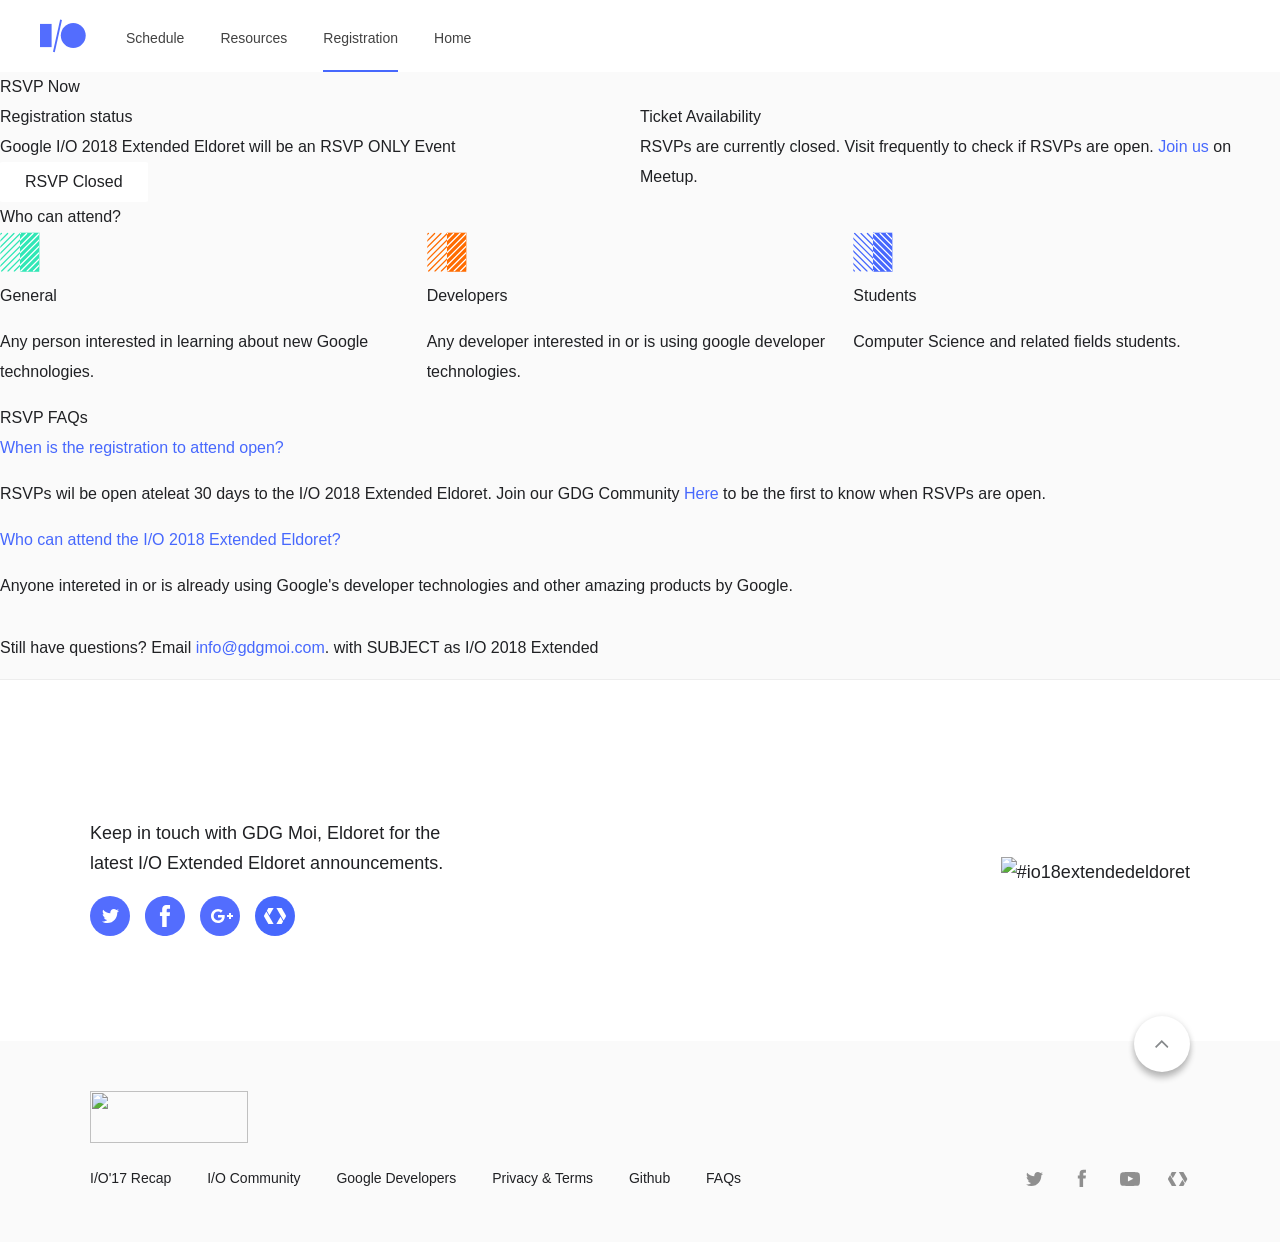
==== commit d99fb090: "rsvp-button-set-to-closed rsvp-button-set-to-closed" ====
--- a/registration/index.html
+++ b/registration/index.html
@@ -71,34 +71,34 @@
   <div class="header__spacer">
 
   </div>
-</header>
-<div class="header__nav header__nav--mobile">
-    <div class="header__nav__content">
-        <div class="header__nav__logo">
-          <a href="../" data-g-event-category="header:nav" data-g-event-action="click" data-g-event-label="home">
-    <svg width="46" height="33" viewBox="0 0 46 33" xmlns="http://www.w3.org/2000/svg"><g id="nav-io-phase-01" fill="none" fill-rule="evenodd" transform="translate(-62 -17)"><g id="ic-io-logo-indigo" transform="translate(62 17)" fill="#536DFE"><g id="io-logo"><polygon id="Fill-1" points="0 27.6131665 11.6101901 27.6131665 11.6101901 4.41459344 0 4.41459344"/><polygon id="Fill-2" points="20.1618317 2.15798668e-05 12.9722085 32.3443582 14.7781521 32.7494123 21.9677754 0.405075688"/><path d="M33.2533553,3.45297298 C26.3665842,3.45297298 20.7835806,9.06222787 20.7835806,15.9813807 C20.7835806,22.9009651 26.3665842,28.5100042 33.2533553,28.5100042 C40.140556,28.5100042 45.7233447,22.9009651 45.7233447,15.9813807 C45.7233447,9.06222787 40.140556,3.45297298 33.2533553,3.45297298" id="Fill-3"/></g></g></g></svg>      </a>
-        </div>
-        <nav class="header__nav header__nav--desktop" role="navigation">
-          <div class="header__nav__item ">
-              <a href="../schedule" data-g-event-category="header:nav" data-g-event-action="click" data-g-event-label="schedule">Schedule</a>
-            </div>
-            <div class="header__nav__item ">
-              <a href="../resources" data-g-event-category="header:nav" data-g-event-action="click" data-g-event-label="attending">Resources</a>
-            </div>
-            
-            <div class="header__nav__item header__nav__item--active">
-              <a href="../registration" data-g-event-category="header:nav" data-g-event-action="click" data-g-event-label="registration">Registration</a>
-            </div>
+</header><div class="header__nav header__nav--mobile">
+  <div class="header__nav__content">
+    <div class="header__nav__logo">
+      <a href="/io/" data-g-event-category="header:nav" data-g-event-action="click" data-g-event-label="home">
+<svg width="46" height="33" viewBox="0 0 46 33" xmlns="http://www.w3.org/2000/svg"><g id="nav-io-phase-01" fill="none" fill-rule="evenodd" transform="translate(-62 -17)"><g id="ic-io-logo-indigo" transform="translate(62 17)" fill="#536DFE"><g id="io-logo"><polygon id="Fill-1" points="0 27.6131665 11.6101901 27.6131665 11.6101901 4.41459344 0 4.41459344"/><polygon id="Fill-2" points="20.1618317 2.15798668e-05 12.9722085 32.3443582 14.7781521 32.7494123 21.9677754 0.405075688"/><path d="M33.2533553,3.45297298 C26.3665842,3.45297298 20.7835806,9.06222787 20.7835806,15.9813807 C20.7835806,22.9009651 26.3665842,28.5100042 33.2533553,28.5100042 C40.140556,28.5100042 45.7233447,22.9009651 45.7233447,15.9813807 C45.7233447,9.06222787 40.140556,3.45297298 33.2533553,3.45297298" id="Fill-3"/></g></g></g></svg>      </a>
+    </div>
+    <nav class="header__nav__items" role="navigation">
+      <div class="header__nav__item ">
+        <a href="../" data-g-event-category="header:nav" data-g-event-action="click" data-g-event-label="schedule">Schedule</a>
+      </div>
+      <div class="header__nav__item">
+        <a href="../resources/" data-g-event-category="header:nav" data-g-event-action="click" data-g-event-label="attending">Resources</a>
+      </div>
       
-            <div class="header__nav__item ">
-                <a href="../" data-g-event-category="header:nav" data-g-event-action="click" data-g-event-label="home">Home</a>
-              </div>
-      </nav>
-        <div class="header__nav__details">
-            <div role="presentation">June 30, 2018</div>
-            <div role="presentation">Moi University, <br>Main Campus, Eldoret</div>
-          </div>
-      </div>
+      <div class="header__nav__item header__nav__item--active">
+        <a href="../registration/" data-g-event-category="header:nav" data-g-event-action="click" data-g-event-label="registration">Registration</a>
+      </div>
+
+      <div class="header__nav__item ">
+          <a href="../" data-g-event-category="header:nav" data-g-event-action="click" data-g-event-label="home">Home</a>
+        </div>
+    </nav>
+    <div class="header__nav__details">
+      <div role="presentation">June 30, 2018</div> 
+      <div role="presentation">Moi University,</div>
+      <div role="presentation">Main Campus, Eldoret.</div>
+   </div>
+  </div>
 </div>
       <main role="main"> 
   <!-- <div class="hero__content">
@@ -160,7 +160,7 @@
                         data-g-event-category="Callout : Registration"
                         data-g-event-action="click"
                         data-g-event-label="View Ticket"
-                        >RSVP Open</a>
+                        >RSVP Closed</a>
                     </div>
                   </div>
               </div>
--- a/static/css/main.min.css
+++ b/static/css/main.min.css
@@ -33,7 +33,6 @@
 {
     
     background:#4768FD;color:#fff}
-    
     .form .form__control{font-family:"Google Sans",arial,sans-serif}.form .form__control:focus{outline:none}.form .form__control[type=text]{border:none;
         border-bottom:1px solid #EDEDED;font-size:15px;line-height:28px;padding:5px 0}
     .form .form__control--floating[type=text]{border-radius:2px;border:0;
@@ -44,9 +43,33 @@
     
     @media (min-width: 812px){body{padding-top:72px}}
     
-    a{color:#4768FD;text-decoration:none}a img{border:none}.grid__item{box-sizing:border-box}h1,h2,h3,h4,h5,h6{color:#4768FD;}h1{font-size:24px;line-height:30px;font-weight:400;padding:8px 8px 24px 14px;margin:0}.link{cursor:pointer}.link svg{margin-right:10px;vertical-align:middle;width:16px}@media (min-width: 812px){.link svg{margin-right:15px}}.tabbed-content--disabled{display:none}.slash-animation{outline:none;-webkit-tap-highlight-color:transparent}.slash-animation:focus{outline:none;-webkit-tap-highlight-color:transparent}.hidden{display:none}@media (min-width: 812px){.hidden-gt-md{display:none !important}}@media (max-width: 812px){.hidden-lt-md{display:none !important}}.footer{font-size:14px;line-height:20px;background-color:#FAFAFA;box-sizing:border-box;padding:40px 20px;max-width:1440px;margin:0 auto}@media (min-width: 812px){.footer{padding:50px 80px}}.footer .footer__content{margin:0 auto;max-width:1100px;position:relative}.footer a{color:#202124}.footer .footer__logo{opacity:.4;margin-bottom:60px}.footer .footer__logo svg{width:81px;height:26px}@media (min-width: 812px){.footer .footer__row{display:flex;justify-content:space-between}}.footer .footer__fab{background-color:#fff;background-image:url([data-uri]);background-position:center;background-repeat:no-repeat;background-size:14px;border-radius:100%;box-shadow:0 6px 6px 0 rgba(0,0,0,0.24),0 0 6px 0 rgba(0,0,0,0.1);cursor:pointer;height:56px;position:absolute;transition:all 200ms cubic-bezier(0, 0, 0.2, 1);right:0;width:56px;z-index:1;top:-66px}@media (min-width: 812px){.footer .footer__fab{top:-75px}}.footer .footer__fab:hover{box-shadow:0 10px 10px 0 rgba(0,0,0,0.24),0 0 6px 0 rgba(0,0,0,0.1)}.footer .footer__nav{position:relative}.footer .footer__nav .footer__nav__item{margin-bottom:10px}@media (min-width: 812px){.footer .footer__nav .footer__nav__item{display:inline-block;margin-bottom:0;margin-right:32px}}.footer .footer__social{margin:30px 0 20px}@media (min-width: 812px){.footer .footer__social{margin:0}}.footer .footer__social .footer__social__icon{display:inline-block;height:24px;margin-right:20px;text-align:center;vertical-align:middle;width:24px}@media (min-width: 812px){.footer .footer__social .footer__social__icon{margin-left:20px;margin-right:0}}.footer .footer__social .footer__social__icon svg{max-height:100%;max-width:100%;vertical-align:middle;pointer-events:none}.social{border-top:1px solid #EDEDED;box-sizing:border-box;font-size:18px;line-height:30px;padding:80px 20px 64px;width:100%;background:#fff;max-width:1440px;margin:0 auto}@media (min-width: 812px){.social{padding:120px 80px 96px}}.social .social__content{max-width:1100px;margin:0 auto;position:relative}.social .social__content .social__hashtag{margin-top:100px;text-align:right}@media (min-width: 812px){.social .social__content .social__hashtag{margin-top:0}}.social .social__content .social__hashtag *{max-width:100%;height:auto}@media (min-width: 812px){.social .social__content .social__hashtag *{width:100%}}.social .social__content .social__cta{display:inline-block;margin-right:10px}.toast{bottom:0;left:0;position:fixed;right:0;z-index:1003}.toast__container{box-sizing:border-box;line-height:1.5;margin:0 auto;max-width:1100px}.toast__message{margin-bottom:20px}.toast__message:last-child{margin-bottom:0}@media (min-width: 812px){.toast__message:last-child{margin-bottom:14px}}.toast__contents{align-items:center;background:rgba(50,50,50,0.95);color:#fff;display:flex;flex-flow:row;justify-content:space-between;font-weight:500;padding:14px;width:auto}@media (min-width: 812px){.toast__contents{max-width:450px}}.toast__actions button{background:none;border:none;color:#94DD6B;font-size:14px;line-height:20px;font-weight:500;padding:0;margin-right:20px}.toast__message--bulky .toast__contents{align-items:flex-start;flex-flow:column}.toast__message--bulky .toast__content{margin-bottom:20px}.header{background:#fff;box-sizing:border-box;font-size:14px;line-height:20px;height:48px;left:0;max-width:1440px;margin:0 auto;position:fixed;right:0;top:0;z-index:1001}@media (min-width: 812px){.header{height:72px}}.header--scrolled .header__content{border:none;box-shadow:0 5px 6px -3px rgba(0,0,0,0.2)}.header--scrolled .header__logo--hide-on-scroll{opacity:0 !important}.header--stuck .header__content{box-shadow:none}.header .header__logo{box-sizing:border-box;display:none;flex-basis:100%;height:48px;opacity:1}@media (min-width: 812px){.header .header__logo{display:block;height:100%;margin-bottom:0}}.header .header__logo a{display:block;padding:0 40px;height:100%}.header .header__logo svg{display:block;height:100%;margin:0 auto;width:46px}.header .header__logo--hide-on-scroll{transition:opacity 400ms ease;opacity:0}.header .header__logo--google{opacity:.5}.header .header__logo--google svg{width:80px}.header .header__content{background:#fff;display:flex;max-width:1440px;transition:box-shadow 400ms ease}@media (min-width: 812px){.header .header__content{height:100%}}.header .header__links{display:flex;flex-basis:1100px;flex-shrink:0;justify-content:space-between;max-width:1100px}.header a{color:#424242}.header .header__hamburger{box-sizing:border-box;cursor:pointer;display:inline-block;height:48px;padding:12px;-webkit-user-select:none;-moz-user-select:none;-ms-user-select:none;user-select:none;width:48px}@media (min-width: 812px){.header .header__hamburger{display:none}}.header .header__hamburger svg{fill:#202124}.header .header__notifications{align-items:center;pointer-events:all;position:relative;display:none}[data-notifications-capable] .header__notifications{display:flex}.header .header__notifications .header__notifications__icon{align-items:center;border-radius:100%;color:#747474;cursor:pointer;display:flex;height:40px;justify-content:center;margin-left:10px;width:40px}.header .header__notifications .header__notifications__icon:hover{background:#EDEDED}.header .header__notifications .header__notifications__icon svg{max-width:16px;max-height:16px}.header .header__notifications .header__notifications__icon svg path{fill:#202124}.header .header__notifications .header__notifications__popup{background:#fff;box-sizing:border-box;padding:30px;position:absolute;box-shadow:0 0 4px 0 rgba(0,0,0,0.12),0 4px 4px 0 rgba(0,0,0,0.24);border-radius:2px;top:57px;text-align:left;width:410px;right:-28px;pointer-events:none;visibility:hidden;opacity:0;transition:all 200ms ease;transform:translateY(15px);z-index:5}.header .header__notifications .header__notifications__popup:before{right:35px;top:-11px;background-repeat:no-repeat;background-size:contain;background-image:url([data-uri]);content:' ';display:inline-block;height:25px;width:25px;position:absolute}.header .header__notifications .header__notifications__popup--visible{opacity:1;pointer-events:all;transform:translateY(0);visibility:visible}.header .header__notifications .header__notifications__popup--visible+.header__notifications__mask{pointer-events:all;opacity:1;visibility:visible}.header .header__notifications .header__notifications__popup .header__notifications__popup__loader{display:none;float:right;height:25px;margin-left:10px;margin-top:2px;vertical-align:middle;width:25px}.header .header__notifications .header__notifications__popup .header__notifications__popup__loader svg{max-width:100%;max-height:100%}.header .header__notifications .header__notifications__popup .header__notifications__popup__loader[data-notifications-loading-any-visible]{display:inline-block}.header .header__notifications .header__notifications__popup .header__notifications__popup__title{font-size:22px;line-height:30px;margin-bottom:15px}.header .header__notifications .header__notifications__popup .header__notifications__popup__body{margin-bottom:15px}.header .header__notifications .header__notifications__popup .header__notifications__popup__topics{padding-top:10px}.header .header__notifications .header__notifications__popup .header__notifications__popup__topics:last-child .header__notifications__popup__topics__topic{margin-bottom:0}.header .header__notifications .header__notifications__popup .header__notifications__popup__topics .header__notifications__popup__topics__topic{cursor:pointer;display:inline-block;margin-bottom:10px;position:relative;-webkit-user-select:none;-moz-user-select:none;-ms-user-select:none;user-select:none}.header .header__notifications .header__notifications__popup .header__notifications__popup__topics .header__notifications__popup__topics__topic label{display:block;margin-bottom:10px;cursor:pointer !important}.header .header__notifications .header__notifications__popup .header__notifications__popup__topics .header__notifications__popup__topics__topic input{margin-right:15px}.header .header__notifications .header__notifications__popup .header__notifications__popup__topics .header__notifications__popup__topics__topic input:before{background:#fff;background-size:contain;background-repeat:no-repeat;background-position:center;border:2px solid #202124;border-radius:100px;content:'';display:inline-block;margin-top:-6px;margin-left:-5px;width:20px;height:20px;pointer-events:none;transition:all 150ms ease;transform:translateY(-1px) scale(0.8) translate3d(0, 0, 0)}.header .header__notifications .header__notifications__popup .header__notifications__popup__topics .header__notifications__popup__topics__topic input:checked:before{background-color:#536DFE;background-image:url([data-uri]);border-color:transparent;transform:translateY(-0.5px) scale(0.9)}.header .header__notifications .header__notifications__popup .header__notifications__popup__footer{display:flex;padding-top:24px;font-size:14px;line-height:20px;font-weight:500}.header .header__notifications .header__notifications__popup .header__notifications__popup__footer:before{background:#EDEDED;content:'';height:1px;left:0;position:absolute;right:0;margin-top:-24px}.header .header__notifications .header__notifications__popup .header__notifications__popup__footer a[data-notifications-disable][disabled]{color:inherit;opacity:.5;pointer-events:none}.header .header__notifications .header__notifications__mask{bottom:0;left:0;opacity:0;pointer-events:none;position:fixed;right:0;top:0;visibility:hidden;z-index:4}.header__nav--mobile{background-color:rgba(0,0,0,0.7);bottom:0;display:none;position:fixed;left:0;right:0;top:0;z-index:10000}@media (min-width: 812px){.header__nav--mobile{display:none}}.header__nav--mobile h2,.header__nav--mobile h3{font-weight:normal;margin:0;padding:0}.header__nav--mobile h2{font-size:24px}.header__nav--mobile h3{font-size:16px}.header__nav--mobile .header__nav__content{background-color:#fff;box-shadow:0 0 16px rgba(0,0,0,0.2),0 16px 16px rgba(0,0,0,0.2);box-sizing:border-box;display:flex;flex-direction:column;height:100%;overflow:auto;width:300px}.header__nav--mobile .header__nav__logo{line-height:0;padding:10px 20px;border-bottom:2px solid #EDEDED}.header__nav--mobile .header__nav__logo svg{height:33px;width:46px}.header__nav--mobile .header__nav__details{padding:36px 20px}.header__nav--mobile .header__nav__items{flex-grow:1;font-size:14px;padding:20px 5px}.header__nav--mobile .header__nav__item a{color:#424242;display:block;padding:14px}.header__nav--mobile .header__nav__item--active a{color:#536DFE}.header__nav--desktop{display:none;align-items:center;height:72px}@media (min-width: 812px){.header__nav--desktop{display:flex}}.header__nav--desktop .header__nav__item a{border-bottom:2px solid transparent;box-sizing:border-box;color:#424242;display:inline-block;height:71px;line-height:60px;padding:7px 0}.header__nav--desktop .header__nav__item a:hover{border-bottom:2px solid #8DA0FC}.header__nav--desktop .header__nav__item:not(:last-of-type){margin-right:36px}.header__nav--desktop .header__nav__item--active a{border-bottom:2px solid #4768FD}.header__nav--toggled.header__nav--mobile{display:inherit}.header__nav--toggled.header__nav--mobile .header__nav__content{animation:250ms ease-in-out nav-slide-in}.header__spacer{flex-basis:100%}.header__signin{margin-right:8px;opacity:0;text-align:right;transition:opacity 400ms ease-in-out}.header__signin--loaded{opacity:1}.header__signin img{border-radius:50%;height:36px;width:36px}@media (min-width: 812px){.header__signin{margin-right:60px;min-width:78px;text-align:center}}.header__signin--signedin .header__signin__out{display:none}.header__signin--signedin .header__signin__in{display:inherit}.header__signin__out{box-sizing:border-box;color:#424242;display:inline-block;line-height:48px}@media (min-width: 812px){.header__signin__out{border-bottom:2px solid transparent;height:72px;line-height:62px;padding:7px 14px}.header__signin__out:hover{border-bottom:2px solid #8DA0FC}.header__signin__out--active{color:#536DFE}}.header__signin__in{display:none;padding:5px 8px 0 0}@media (min-width: 812px){.header__signin__in{margin-top:4px;padding:14px}}
+    a{color:#4768FD;text-decoration:none}a img{border:none}.grid__item{box-sizing:border-box}h1,h2,h3,h4,h5,h6{color:#4768FD;}h1{font-size:24px;line-height:30px;font-weight:400;padding:8px 8px 24px 14px;margin:0}.link{cursor:pointer}.link svg{margin-right:10px;vertical-align:middle;width:16px}@media (min-width: 812px){.link svg{margin-right:15px}}.tabbed-content--disabled{display:none}.slash-animation{outline:none;-webkit-tap-highlight-color:transparent}.slash-animation:focus{outline:none;-webkit-tap-highlight-color:transparent}.hidden{display:none}@media (min-width: 812px){.hidden-gt-md{display:none !important}}@media (max-width: 812px){.hidden-lt-md{display:none !important}}.footer{font-size:14px;line-height:20px;background-color:#FAFAFA;box-sizing:border-box;padding:40px 20px;max-width:1440px;margin:0 auto}@media (min-width: 812px){.footer{padding:50px 80px}}.footer .footer__content{margin:0 auto;max-width:1100px;position:relative}.footer a{color:#202124}.footer .footer__logo{opacity:.4;margin-bottom:60px}.footer .footer__logo svg{width:81px;height:26px}@media (min-width: 812px){.footer .footer__row{display:flex;justify-content:space-between}}.footer 
+    
+    .footer__fab
+    
+    {
+        background-color:#fff;
+        
+        background-image:url([data-uri]);
+        
+        background-position:center;
+        background-repeat:no-repeat;
+        background-size:14px;
+        border-radius:100%;
+        box-shadow:0 6px 6px 0 rgba(0,0,0,0.24),0 0 6px 0 rgba(0,0,0,0.1);
+        cursor:pointer;height:56px;
+        position:absolute;
+        transition:all 200ms cubic-bezier(0, 0, 0.2, 1);
+        right:0;
+        width:56px;
+        z-index:1;
+        top:-66px
+    }
+    @media (min-width: 812px){.footer .footer__fab{top:-75px}}.footer .footer__fab:hover{box-shadow:0 10px 10px 0 rgba(0,0,0,0.24),0 0 6px 0 rgba(0,0,0,0.1)}.footer .footer__nav{position:relative}.footer .footer__nav .footer__nav__item{margin-bottom:10px}@media (min-width: 812px){.footer .footer__nav .footer__nav__item{display:inline-block;margin-bottom:0;margin-right:32px}}.footer .footer__social{margin:30px 0 20px}@media (min-width: 812px){.footer .footer__social{margin:0}}.footer .footer__social .footer__social__icon{display:inline-block;height:24px;margin-right:20px;text-align:center;vertical-align:middle;width:24px}@media (min-width: 812px){.footer .footer__social .footer__social__icon{margin-left:20px;margin-right:0}}.footer .footer__social .footer__social__icon svg{max-height:100%;max-width:100%;vertical-align:middle;pointer-events:none}.social{border-top:1px solid #EDEDED;box-sizing:border-box;font-size:18px;line-height:30px;padding:80px 20px 64px;width:100%;background:#fff;max-width:1440px;margin:0 auto}@media (min-width: 812px){.social{padding:120px 80px 96px}}.social .social__content{max-width:1100px;margin:0 auto;position:relative}.social .social__content .social__hashtag{margin-top:100px;text-align:right}@media (min-width: 812px){.social .social__content .social__hashtag{margin-top:0}}.social .social__content .social__hashtag *{max-width:100%;height:auto}@media (min-width: 812px){.social .social__content .social__hashtag *{width:100%}}.social .social__content .social__cta{display:inline-block;margin-right:10px}.toast{bottom:0;left:0;position:fixed;right:0;z-index:1003}.toast__container{box-sizing:border-box;line-height:1.5;margin:0 auto;max-width:1100px}.toast__message{margin-bottom:20px}.toast__message:last-child{margin-bottom:0}@media (min-width: 812px){.toast__message:last-child{margin-bottom:14px}}.toast__contents{align-items:center;background:rgba(50,50,50,0.95);color:#fff;display:flex;flex-flow:row;justify-content:space-between;font-weight:500;padding:14px;width:auto}@media (min-width: 812px){.toast__contents{max-width:450px}}.toast__actions button{background:none;border:none;color:#94DD6B;font-size:14px;line-height:20px;font-weight:500;padding:0;margin-right:20px}.toast__message--bulky .toast__contents{align-items:flex-start;flex-flow:column}.toast__message--bulky .toast__content{margin-bottom:20px}.header{background:#fff;box-sizing:border-box;font-size:14px;line-height:20px;height:48px;left:0;max-width:1440px;margin:0 auto;position:fixed;right:0;top:0;z-index:1001}@media (min-width: 812px){.header{height:72px}}.header--scrolled .header__content{border:none;box-shadow:0 5px 6px -3px rgba(0,0,0,0.2)}.header--scrolled .header__logo--hide-on-scroll{opacity:0 !important}.header--stuck .header__content{box-shadow:none}.header .header__logo{box-sizing:border-box;display:none;flex-basis:100%;height:48px;opacity:1}@media (min-width: 812px){.header .header__logo{display:block;height:100%;margin-bottom:0}}.header .header__logo a{display:block;padding:0 40px;height:100%}.header .header__logo svg{display:block;height:100%;margin:0 auto;width:46px}.header .header__logo--hide-on-scroll{transition:opacity 400ms ease;opacity:0}.header .header__logo--google{opacity:.5}.header .header__logo--google svg{width:80px}.header .header__content{background:#fff;display:flex;max-width:1440px;transition:box-shadow 400ms ease}@media (min-width: 812px){.header .header__content{height:100%}}.header .header__links{display:flex;flex-basis:1100px;flex-shrink:0;justify-content:space-between;max-width:1100px}.header a{color:#424242}.header .header__hamburger{box-sizing:border-box;cursor:pointer;display:inline-block;height:48px;padding:12px;-webkit-user-select:none;-moz-user-select:none;-ms-user-select:none;user-select:none;width:48px}@media (min-width: 812px){.header .header__hamburger{display:none}}.header .header__hamburger svg{fill:#202124}.header .header__notifications{align-items:center;pointer-events:all;position:relative;display:none}[data-notifications-capable] .header__notifications{display:flex}.header .header__notifications .header__notifications__icon{align-items:center;border-radius:100%;color:#747474;cursor:pointer;display:flex;height:40px;justify-content:center;margin-left:10px;width:40px}.header .header__notifications .header__notifications__icon:hover{background:#EDEDED}.header .header__notifications .header__notifications__icon svg{max-width:16px;max-height:16px}.header .header__notifications .header__notifications__icon svg path{fill:#202124}.header .header__notifications .header__notifications__popup{background:#fff;box-sizing:border-box;padding:30px;position:absolute;box-shadow:0 0 4px 0 rgba(0,0,0,0.12),0 4px 4px 0 rgba(0,0,0,0.24);border-radius:2px;top:57px;text-align:left;width:410px;right:-28px;pointer-events:none;visibility:hidden;opacity:0;transition:all 200ms ease;transform:translateY(15px);z-index:5}.header .header__notifications .header__notifications__popup:before{right:35px;top:-11px;background-repeat:no-repeat;background-size:contain;background-image:url([data-uri]);content:' ';display:inline-block;height:25px;width:25px;position:absolute}.header .header__notifications .header__notifications__popup--visible{opacity:1;pointer-events:all;transform:translateY(0);visibility:visible}.header .header__notifications .header__notifications__popup--visible+.header__notifications__mask{pointer-events:all;opacity:1;visibility:visible}.header .header__notifications .header__notifications__popup .header__notifications__popup__loader{display:none;float:right;height:25px;margin-left:10px;margin-top:2px;vertical-align:middle;width:25px}.header .header__notifications .header__notifications__popup .header__notifications__popup__loader svg{max-width:100%;max-height:100%}.header .header__notifications .header__notifications__popup .header__notifications__popup__loader[data-notifications-loading-any-visible]{display:inline-block}.header .header__notifications .header__notifications__popup .header__notifications__popup__title{font-size:22px;line-height:30px;margin-bottom:15px}.header .header__notifications .header__notifications__popup .header__notifications__popup__body{margin-bottom:15px}.header .header__notifications .header__notifications__popup .header__notifications__popup__topics{padding-top:10px}.header .header__notifications .header__notifications__popup .header__notifications__popup__topics:last-child .header__notifications__popup__topics__topic{margin-bottom:0}.header .header__notifications .header__notifications__popup .header__notifications__popup__topics .header__notifications__popup__topics__topic{cursor:pointer;display:inline-block;margin-bottom:10px;position:relative;-webkit-user-select:none;-moz-user-select:none;-ms-user-select:none;user-select:none}.header .header__notifications .header__notifications__popup .header__notifications__popup__topics .header__notifications__popup__topics__topic label{display:block;margin-bottom:10px;cursor:pointer !important}.header .header__notifications .header__notifications__popup .header__notifications__popup__topics .header__notifications__popup__topics__topic input{margin-right:15px}.header .header__notifications .header__notifications__popup .header__notifications__popup__topics .header__notifications__popup__topics__topic input:before{background:#fff;background-size:contain;background-repeat:no-repeat;background-position:center;border:2px solid #202124;border-radius:100px;content:'';display:inline-block;margin-top:-6px;margin-left:-5px;width:20px;height:20px;pointer-events:none;transition:all 150ms ease;transform:translateY(-1px) scale(0.8) translate3d(0, 0, 0)}.header .header__notifications .header__notifications__popup .header__notifications__popup__topics .header__notifications__popup__topics__topic input:checked:before{background-color:#536DFE;background-image:url([data-uri]);border-color:transparent;transform:translateY(-0.5px) scale(0.9)}.header .header__notifications .header__notifications__popup .header__notifications__popup__footer{display:flex;padding-top:24px;font-size:14px;line-height:20px;font-weight:500}.header .header__notifications .header__notifications__popup .header__notifications__popup__footer:before{background:#EDEDED;content:'';height:1px;left:0;position:absolute;right:0;margin-top:-24px}.header .header__notifications .header__notifications__popup .header__notifications__popup__footer a[data-notifications-disable][disabled]{color:inherit;opacity:.5;pointer-events:none}.header .header__notifications .header__notifications__mask{bottom:0;left:0;opacity:0;pointer-events:none;position:fixed;right:0;top:0;visibility:hidden;z-index:4}.header__nav--mobile{background-color:rgba(0,0,0,0.7);bottom:0;display:none;position:fixed;left:0;right:0;top:0;z-index:10000}@media (min-width: 812px){.header__nav--mobile{display:none}}.header__nav--mobile h2,.header__nav--mobile h3{font-weight:normal;margin:0;padding:0}.header__nav--mobile h2{font-size:24px}.header__nav--mobile h3{font-size:16px}.header__nav--mobile .header__nav__content{background-color:#fff;box-shadow:0 0 16px rgba(0,0,0,0.2),0 16px 16px rgba(0,0,0,0.2);box-sizing:border-box;display:flex;flex-direction:column;height:100%;overflow:auto;width:300px}.header__nav--mobile .header__nav__logo{line-height:0;padding:10px 20px;border-bottom:2px solid #EDEDED}.header__nav--mobile .header__nav__logo svg{height:33px;width:46px}.header__nav--mobile .header__nav__details{padding:36px 20px}.header__nav--mobile .header__nav__items{flex-grow:1;font-size:14px;padding:20px 5px}.header__nav--mobile .header__nav__item a{color:#424242;display:block;padding:14px}.header__nav--mobile .header__nav__item--active a{color:#536DFE}.header__nav--desktop{display:none;align-items:center;height:72px}@media (min-width: 812px){.header__nav--desktop{display:flex}}.header__nav--desktop .header__nav__item a{border-bottom:2px solid transparent;box-sizing:border-box;color:#424242;display:inline-block;height:71px;line-height:60px;padding:7px 0}.header__nav--desktop .header__nav__item a:hover{border-bottom:2px solid #8DA0FC}.header__nav--desktop .header__nav__item:not(:last-of-type){margin-right:36px}.header__nav--desktop .header__nav__item--active a{border-bottom:2px solid #4768FD}.header__nav--toggled.header__nav--mobile{display:inherit}.header__nav--toggled.header__nav--mobile .header__nav__content{animation:250ms ease-in-out nav-slide-in}.header__spacer{flex-basis:100%}.header__signin{margin-right:8px;opacity:0;text-align:right;transition:opacity 400ms ease-in-out}.header__signin--loaded{opacity:1}.header__signin img{border-radius:50%;height:36px;width:36px}@media (min-width: 812px){.header__signin{margin-right:60px;min-width:78px;text-align:center}}.header__signin--signedin .header__signin__out{display:none}.header__signin--signedin .header__signin__in{display:inherit}.header__signin__out{box-sizing:border-box;color:#424242;display:inline-block;line-height:48px}@media (min-width: 812px){.header__signin__out{border-bottom:2px solid transparent;height:72px;line-height:62px;padding:7px 14px}.header__signin__out:hover{border-bottom:2px solid #8DA0FC}.header__signin__out--active{color:#536DFE}}.header__signin__in{display:none;padding:5px 8px 0 0}@media (min-width: 812px){.header__signin__in{margin-top:4px;padding:14px}}
     
     
     .note-banner{
         
         background:#4768FD url(/io/static/svg/alert_graphic_mobile.svg) 100% 100% no-repeat;color:#fff;margin:0 auto;max-width:1440px;padding:36px 16px;position:relative}.note-banner,.note-banner .note-banner__text{display:flex}.note-banner .note-banner__text{align-items:flex-start;justify-content:center;flex-direction:column;flex:1 1 100%}.note-banner .note-banner__close{color:#fff;cursor:pointer;display:block}.note-banner.note-banner--hidden{display:none}.note-banner span{font-size:20px;line-height:28px;max-width:70vw}.note-banner .button,.note-banner .button__cta{color:#202124;margin-top:16px}.note-banner .header__spacer{display:none}@media (min-width: 812px){.note-banner{background-image:url(/io/static/svg/alert_graphic.svg);background-position:center left;background-size:auto auto;padding:15px 0}.note-banner .note-banner__text{flex-direction:row;align-items:center;position:absolute;width:100%}.note-banner .note-banner__close .material-icons{margin-right:53px;position:relative;top:2px}.note-banner span{max-width:unset}.note-banner .button,.note-banner .button__cta{margin:0 0 0 24px}.note-banner .header__spacer{display:block}}.notifications-control{display:none;min-height:28px}[data-notifications-capable] .notifications-control{display:block}.notifications-control [data-notifications-toggle]{display:none}.notifications-control [data-notifications-toggle--visible]{display:inline-block}.notifications-control[data-notifications-subscribe] .notifications-control__svg path{fill:#3D5AFE}.notifications-control .notifications-control__toggle{cursor:pointer}.notifications-control .notifications-control__toggle *{pointer-events:none}.notifications-control .notifications-control__text{font-size:14px;line-height:20px;color:#3D5AFE;display:inline-block;font-weight:500}.notifications-control .notifications-control__text--off{color:#4A4A4A;opacity:.75}.notifications-control .notifications-control__icon{display:inline-block;height:19px;margin-right:8px;margin-top:-1px;vertical-align:middle;width:19px}.notifications-control .notifications-control__icon svg{max-width:100%;max-height:100%}.notifications-control .notifications-control__svg{display:none;height:20px;margin-top:-2px;margin-left:5px;vertical-align:middle;width:20px}.notifications-control .notifications-control__svg svg{max-width:100%;max-height:100%}.notifications-control .notifications-control__svg--visible{display:inline-block}
+
+    
